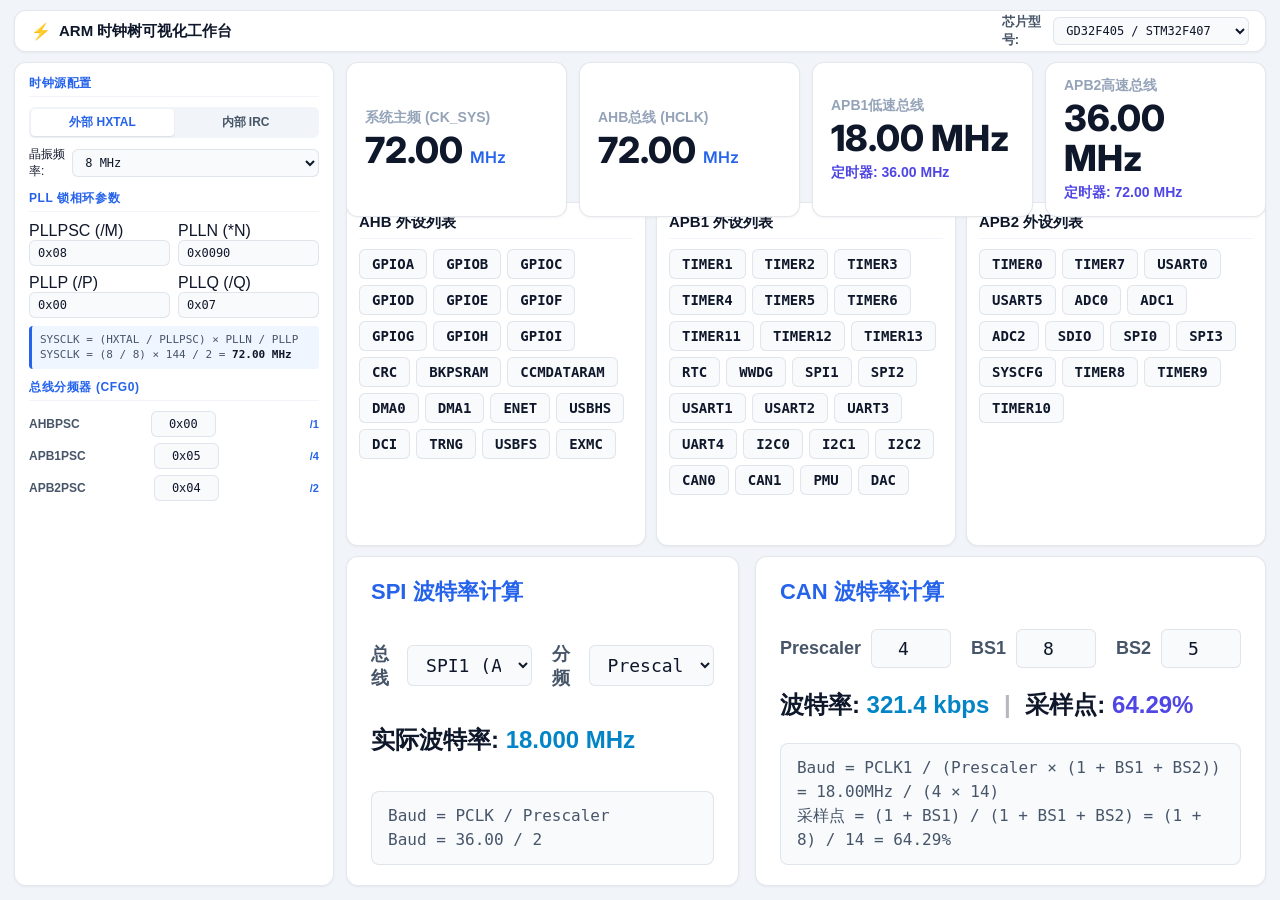
==== Arm时钟树/index.html @ c8affc69 "整合个人工具项目结构" ====
<!DOCTYPE html>
<html lang="zh-CN">
<head>
    <meta charset="UTF-8">
    <meta name="viewport" content="width=device-width, initial-scale=1.0">
    <title>ARM 时钟树精准配置台</title>
    <link href="https://fonts.googleapis.com/css2?family=Inter:wght@400;500;600;700&display=swap" rel="stylesheet">
    <link href="https://fonts.googleapis.com/css2?family=Noto+Sans+SC:wght@400;500;700&display=swap" rel="stylesheet">
    <link rel="stylesheet" href="style.css">
</head>
<body>
    <div class="app-layout">
        <!-- 顶栏 -->
        <header class="top-bar">
            <div class="brand">
                <div class="logo-icon">⚡</div>
                <h1>ARM 时钟树可视化工作台</h1>
            </div>
            <div class="top-mcu-select">
                <label for="mcu-select">芯片型号:</label>
                <select id="mcu-select" class="compact-input">
                    <option value="GD32F405" selected>GD32F405 / STM32F407</option>
                    <option value="STM32F103">STM32F103 系列</option>
                </select>
            </div>
        </header>

        <!-- 主界面双列视口 -->
        <main class="main-viewport">
            <!-- 左侧控制面板 -->
            <aside class="sidebar-panel">
                <div class="section-title">时钟源配置</div>
                <div class="control-block">
                    <div class="radio-toggle">
                        <input type="radio" id="src-hse" name="clock-src" value="HSE" checked>
                        <label for="src-hse">外部 HXTAL</label>
                        <input type="radio" id="src-hsi" name="clock-src" value="HSI">
                        <label for="src-hsi">内部 IRC</label>
                    </div>
                    <div class="input-row mt-compact" id="hse-input-wrapper">
                        <label for="hse-freq">晶振频率:</label>
                        <select id="hse-freq" class="compact-input">
                            <option value="8" selected>8 MHz</option>
                            <option value="16">16 MHz</option>
                        </select>
                    </div>
                </div>

                <div class="section-title">PLL 锁相环参数</div>
                <div class="control-block" id="pll-settings">
                    <div id="pll-dynamic-controls"></div>
                    <div class="formula-box" id="pll-formula-box"></div>
                </div>

                <div class="section-title">总线分频器 (CFG0)</div>
                <div class="control-block">
                    <div class="pre-grid">
                        <div class="pre-cell">
                            <label for="ahb-pre">AHBPSC</label>
                            <input type="text" id="ahb-pre" class="compact-input" value="0x00">
                            <span class="pre-tag" id="ahb-text">/1</span>
                        </div>
                        <div class="pre-cell">
                            <label for="apb1-pre">APB1PSC</label>
                            <input type="text" id="apb1-pre" class="compact-input" value="0x05">
                            <span class="pre-tag" id="apb1-text">/4</span>
                        </div>
                        <div class="pre-cell">
                            <label for="apb2-pre">APB2PSC</label>
                            <input type="text" id="apb2-pre" class="compact-input" value="0x04">
                            <span class="pre-tag" id="apb2-text">/2</span>
                        </div>
                    </div>
                </div>
            </aside>

            <!-- 右侧核心仪表与分析图表 -->
            <section class="workspace-panel">
                <!-- 顶部关键指标栏 -->
                <div class="metrics-bar">
                    <div class="metric-card sysclk-card">
                        <span class="m-label">系统主频 (CK_SYS)</span>
                        <div class="m-val"><span id="out-sysclk">168.00</span> <small>MHz</small></div>
                        <div class="limit-warning" id="warn-sysclk">⚠ 超限 (<span id="max-sysclk">168</span>M)</div>
                    </div>
                    <div class="metric-card hclk-card">
                        <span class="m-label">AHB总线 (HCLK)</span>
                        <div class="m-val"><span id="out-hclk">168.00</span> <small>MHz</small></div>
                        <div class="limit-warning" id="warn-hclk">⚠ 超限 (<span id="max-ahb">168</span>M)</div>
                    </div>
                    <div class="metric-card pclk1-card">
                        <span class="m-label">APB1低速总线</span>
                        <div class="m-val"><span id="badge-pclk1">42 MHz</span></div>
                        <div class="sub-val" id="badge-tim1">TIM: 84 MHz</div>
                        <div class="limit-warning" id="warn-apb1">⚠ 超限 (<span id="max-apb1">42</span>M)</div>
                    </div>
                    <div class="metric-card pclk2-card">
                        <span class="m-label">APB2高速总线</span>
                        <div class="m-val"><span id="badge-pclk2">84 MHz</span></div>
                        <div class="sub-val" id="badge-tim2">TIM: 168 MHz</div>
                        <div class="limit-warning" id="warn-apb2">⚠ 超限 (<span id="max-apb2">84</span>M)</div>
                    </div>
                </div>

                <!-- 中部总线挂载外设视图 (三列) -->
                <div class="bus-columns">
                    <div class="bus-col" id="domain-ahb">
                        <div class="col-header">AHB 外设列表</div>
                        <div class="peripheral-tags" id="list-ahb"></div>
                    </div>
                    <div class="bus-col" id="domain-apb1">
                        <div class="col-header">APB1 外设列表</div>
                        <div class="peripheral-tags" id="list-apb1"></div>
                    </div>
                    <div class="bus-col" id="domain-apb2">
                        <div class="col-header">APB2 外设列表</div>
                        <div class="peripheral-tags" id="list-apb2"></div>
                    </div>
                </div>

                <!-- 底部计算引擎视图 (两列) -->
                <div class="calc-row">
                    <div class="calc-box">
                        <div class="box-title">SPI 波特率计算</div>
                        <div class="inline-inputs">
                            <div class="in-group">
                                <label>总线</label>
                                <select id="spi-bus" class="compact-input">
                                    <option value="apb2">SPI1 (APB2)</option>
                                    <option value="apb1">SPI2/3 (APB1)</option>
                                </select>
                            </div>
                            <div class="in-group">
                                <label>分频</label>
                                <select id="spi-br" class="compact-input">
                                    <option value="2">Prescaler_2</option>
                                    <option value="4">Prescaler_4</option>
                                    <option value="8">Prescaler_8</option>
                                    <option value="16">Prescaler_16</option>
                                    <option value="32">Prescaler_32</option>
                                    <option value="64">Prescaler_64</option>
                                    <option value="128">Prescaler_128</option>
                                    <option value="256">Prescaler_256</option>
                                </select>
                            </div>
                        </div>
                        <div class="calc-out" id="spi-res"></div>
                        <div class="mini-formula" id="spi-form"></div>
                    </div>

                    <div class="calc-box">
                        <div class="box-title">CAN 波特率计算</div>
                        <div class="inline-inputs">
                            <div class="in-group">
                                <label>Prescaler</label>
                                <input type="number" id="can-brp" class="compact-input" value="4">
                            </div>
                            <div class="in-group">
                                <label>BS1</label>
                                <input type="number" id="can-bs1" class="compact-input" value="8" min="1" max="16">
                            </div>
                            <div class="in-group">
                                <label>BS2</label>
                                <input type="number" id="can-bs2" class="compact-input" value="5" min="1" max="8">
                            </div>
                        </div>
                        <div class="calc-out" id="can-res"></div>
                        <div class="mini-formula" id="can-form"></div>
                    </div>
                </div>
            </section>
        </main>
    </div>

    <!-- 隐藏原 app.js 需要的未用 Node，防止报错 -->
    <span id="badge-hclk" style="display:none;"></span>

    <script src="app.js"></script>
</body>
</html>
---- Arm时钟树/style.css ----
:root {
    --bg-base: #f1f5f9; 
    --panel-bg: #ffffff; 
    --panel-border: rgba(148, 163, 184, 0.25);
    
    --text-primary: #0f172a;
    --text-secondary: #475569;
    --text-muted: #94a3b8;
    
    --accent-blue: #2563eb;
    --accent-blue-dim: #eff6ff;
    --accent-cyan: #0284c7;
    
    --accent-indigo: #4f46e5;
    --accent-indigo-dim: #eef2ff;
    
    --accent-purple: #9333ea;
    --accent-purple-dim: #faf5ff;
    
    --danger: #dc2626;
    --danger-dim: #fef2f2;
    
    --radius-main: 12px;
    --radius-inner: 8px;
    --shadow-sm: 0 1px 3px rgba(0,0,0,0.05);
}

* {
    box-sizing: border-box;
    margin: 0;
    padding: 0;
}

html, body {
    width: 100%;
    height: 100vh;
    overflow: hidden;
    font-family: -apple-system, BlinkMacSystemFont, "Segoe UI", Roboto, "Helvetica Neue", Arial, sans-serif;
    background-color: var(--bg-base);
    color: var(--text-primary);
    -webkit-font-smoothing: antialiased;
}

.app-layout {
    display: flex;
    flex-direction: column;
    height: 100vh;
    padding: 10px 14px 14px 14px;
    gap: 10px;
}

/* 顶栏 */
.top-bar {
    height: 42px;
    background: var(--panel-bg);
    border: 1px solid var(--panel-border);
    border-radius: var(--radius-main);
    display: flex;
    align-items: center;
    justify-content: space-between;
    padding: 0 16px;
    box-shadow: var(--shadow-sm);
    flex-shrink: 0;
}

.brand {
    display: flex;
    align-items: center;
    gap: 8px;
}

.logo-icon {
    font-size: 16px;
    color: var(--accent-blue);
}

.top-bar h1 {
    font-size: 15px;
    font-weight: 700;
    color: var(--text-primary);
}

.top-mcu-select {
    display: flex;
    align-items: center;
    gap: 8px;
    font-size: 13px;
    color: var(--text-secondary);
    font-weight: 600;
}

/* 主双列视口 */
.main-viewport {
    display: flex;
    flex: 1;
    gap: 12px;
    min-height: 0; /* 关键：防止 Flex 子级溢出 */
}

/* 左侧 Sidebar */
.sidebar-panel {
    width: 320px;
    background: var(--panel-bg);
    border: 1px solid var(--panel-border);
    border-radius: var(--radius-main);
    padding: 12px 14px;
    display: flex;
    flex-direction: column;
    gap: 10px;
    box-shadow: var(--shadow-sm);
    flex-shrink: 0;
    overflow-y: auto;
}

.section-title {
    font-size: 12px;
    font-weight: 700;
    color: var(--accent-blue);
    text-transform: uppercase;
    letter-spacing: 0.05em;
    border-bottom: 1px solid var(--bg-base);
    padding-bottom: 4px;
}

.control-block {
    display: flex;
    flex-direction: column;
    gap: 8px;
}

.radio-toggle {
    display: flex;
    background: var(--bg-base);
    padding: 2px;
    border-radius: 6px;
}

.radio-toggle input[type="radio"] { display: none; }

.radio-toggle label {
    flex: 1;
    text-align: center;
    padding: 5px;
    font-size: 12px;
    cursor: pointer;
    border-radius: 4px;
    color: var(--text-secondary);
    font-weight: 600;
    transition: all 0.15s;
}

.radio-toggle input[type="radio"]:checked + label {
    background: #ffffff;
    color: var(--accent-blue);
    box-shadow: 0 1px 2px rgba(0,0,0,0.1);
}

.input-row {
    display: flex;
    align-items: center;
    justify-content: space-between;
    font-size: 12px;
}

.compact-input,
.input-wrapper input,
.input-wrapper select {
    width: 100%;
    min-width: 0;
    box-sizing: border-box;
    background: #f8fafc;
    border: 1px solid var(--panel-border);
    border-radius: 6px;
    padding: 5px 8px;
    font-size: 12px;
    font-family: 'Consolas', monospace;
    color: var(--text-primary);
    outline: none;
}

.compact-input:focus {
    border-color: var(--accent-blue);
    background: #ffffff;
}

.pll-grid {
    display: grid;
    grid-template-columns: 1fr 1fr;
    gap: 8px;
    width: 100%;
}

.pll-grid > div {
    min-width: 0;
}

.formula-box {
    background: var(--accent-blue-dim);
    border-left: 3px solid var(--accent-blue);
    padding: 6px 8px;
    font-family: 'Consolas', monospace;
    font-size: 11px;
    color: var(--text-secondary);
    line-height: 1.4;
    border-radius: 4px;
}

.pre-grid {
    display: flex;
    flex-direction: column;
    gap: 6px;
}

.pre-cell {
    display: flex;
    align-items: center;
    justify-content: space-between;
    font-size: 12px;
}

.pre-cell label {
    font-weight: 600;
    color: var(--text-secondary);
}

.pre-cell input {
    width: 65px;
    text-align: center;
}

.pre-tag {
    font-size: 11px;
    font-weight: 700;
    color: var(--accent-blue);
    width: 32px;
    text-align: right;
}

/* 右侧 Workspace */
.workspace-panel {
    flex: 1;
    display: flex;
    flex-direction: column;
    gap: 10px;
    min-width: 0;
    min-height: 0;
}

/* 顶部 Metrics 栏 */
.metrics-bar {
    display: grid;
    grid-template-columns: repeat(4, 1fr);
    gap: 12px;
    height: 130px;
    flex-shrink: 0;
}

.metric-card {
    background: var(--panel-bg);
    border: 1px solid var(--panel-border);
    border-radius: var(--radius-main);
    padding: 14px 18px;
    display: flex;
    flex-direction: column;
    justify-content: center;
    position: relative;
    box-shadow: var(--shadow-sm);
}

.m-label {
    font-size: 14px;
    color: var(--text-muted);
    font-weight: 600;
    margin-bottom: 4px;
}

.m-val {
    font-size: 36px;
    font-weight: 800;
    color: var(--text-primary);
    line-height: 1.1;
    font-family: 'Inter', sans-serif;
}

.m-val small {
    font-size: 16px;
    color: var(--accent-blue);
    font-weight: 600;
}

.sub-val {
    font-size: 14px;
    color: var(--accent-indigo);
    font-weight: 600;
    margin-top: 6px;
}

.limit-warning {
    display: none;
    position: absolute;
    right: 10px;
    top: 10px;
    background: var(--danger-dim);
    color: var(--danger);
    font-size: 10px;
    font-weight: 700;
    padding: 2px 6px;
    border-radius: 4px;
}

.limit-warning.show { display: block; }
.metric-card.error { border-color: var(--danger); }

/* 中部总线矩阵 */
.bus-columns {
    display: grid;
    grid-template-columns: repeat(3, 1fr);
    gap: 10px;
    flex: 1;
    min-height: 0;
}

.bus-col {
    background: var(--panel-bg);
    border: 1px solid var(--panel-border);
    border-radius: var(--radius-main);
    padding: 10px 12px;
    display: flex;
    flex-direction: column;
    box-shadow: var(--shadow-sm);
    min-height: 0;
}

.col-header {
    font-size: 15px;
    font-weight: 700;
    color: var(--text-primary);
    margin-bottom: 10px;
    padding-bottom: 6px;
    border-bottom: 1px solid var(--bg-base);
}

.peripheral-tags {
    display: flex;
    flex-wrap: wrap;
    gap: 6px;
    align-content: flex-start;
    overflow-y: auto;
    flex: 1;
    padding-right: 2px;
}

.peripheral-item {
    background: #f8fafc;
    border: 1px solid var(--panel-border);
    padding: 6px 12px;
    border-radius: 6px;
    font-size: 14px;
    color: var(--text-primary);
    font-family: 'Consolas', monospace;
    font-weight: 600;
}

/* 底部 Calculator 栏 (1.5倍特大加高版) */
.calc-row {
    display: grid;
    grid-template-columns: 1fr 1fr;
    gap: 16px;
    height: 330px;
    flex-shrink: 0;
}

.calc-box {
    background: var(--panel-bg);
    border: 1px solid var(--panel-border);
    border-radius: var(--radius-main);
    padding: 20px 24px;
    display: flex;
    flex-direction: column;
    justify-content: space-between;
    box-shadow: var(--shadow-sm);
}

.box-title {
    font-size: 22px;
    font-weight: 700;
    color: var(--accent-blue);
}

.inline-inputs {
    display: flex;
    gap: 20px;
}

.in-group {
    display: flex;
    align-items: center;
    gap: 10px;
    font-size: 18px;
    color: var(--text-secondary);
    font-weight: 600;
}

.in-group input { width: 80px; text-align: center; padding: 8px 12px; font-size: 18px; }
.in-group select { padding: 8px 14px; font-size: 18px; }

.calc-out {
    font-size: 24px;
    font-weight: 800;
    color: var(--text-primary);
}

.mini-formula {
    font-family: 'Consolas', monospace;
    font-size: 16px;
    color: var(--text-secondary);
    background: #f8fafc;
    padding: 12px 16px;
    border-radius: 8px;
    border: 1px solid var(--panel-border);
    line-height: 1.5;
}
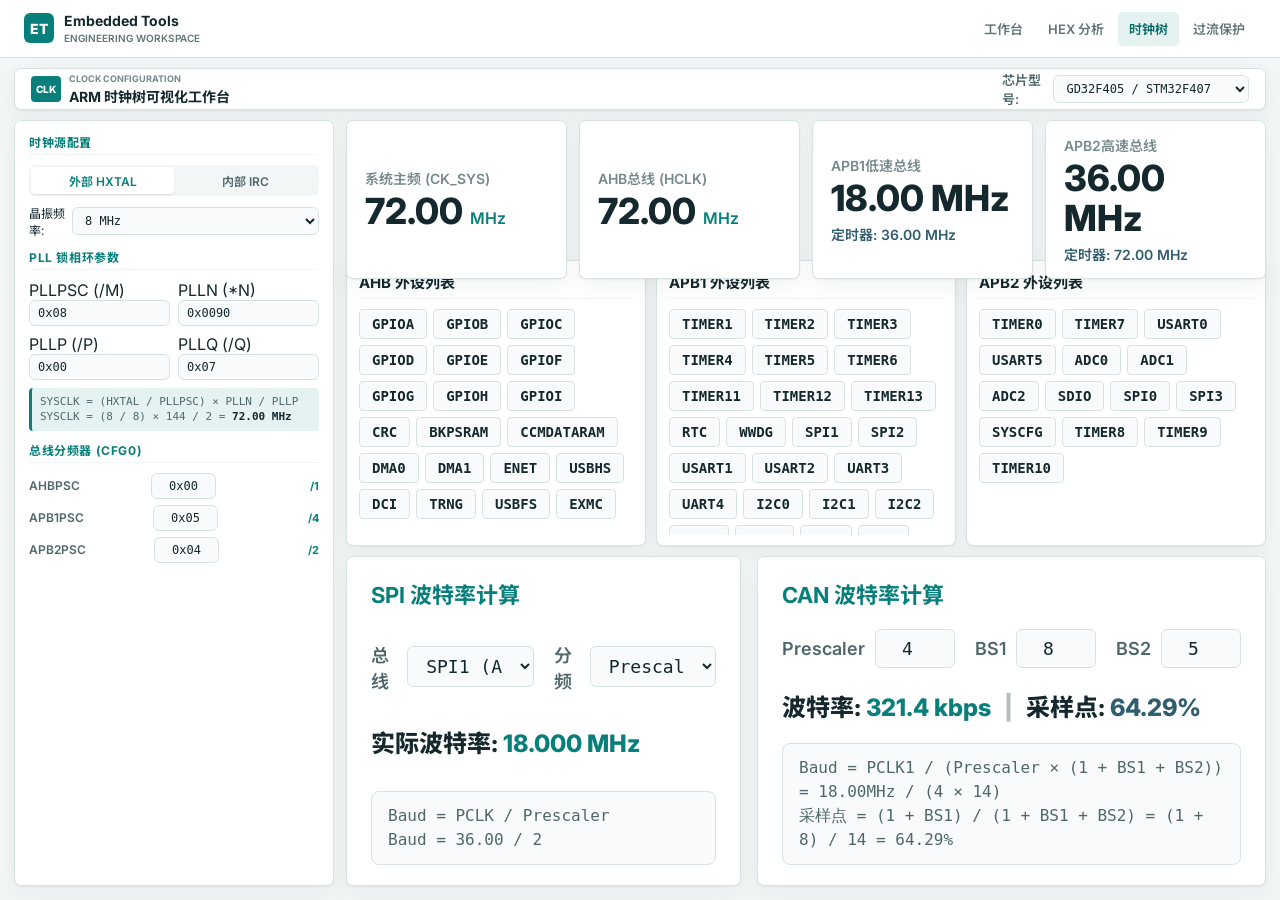
==== commit 266552ff: "统一嵌入式工具平台界面" ====
--- a/Arm时钟树/index.html
+++ b/Arm时钟树/index.html
@@ -6,15 +6,28 @@
     <title>ARM 时钟树精准配置台</title>
     <link href="https://fonts.googleapis.com/css2?family=Inter:wght@400;500;600;700&display=swap" rel="stylesheet">
     <link href="https://fonts.googleapis.com/css2?family=Noto+Sans+SC:wght@400;500;700&display=swap" rel="stylesheet">
+    <link rel="stylesheet" href="../platform.css">
     <link rel="stylesheet" href="style.css">
 </head>
 <body>
+    <header class="platform-bar">
+        <a class="platform-brand" href="../index.html" aria-label="Embedded Tools 首页">
+            <span class="platform-brand-mark">ET</span>
+            <span class="platform-brand-copy"><strong>Embedded Tools</strong><span>Engineering workspace</span></span>
+        </a>
+        <nav class="platform-nav" aria-label="平台导航">
+            <a href="../index.html">工作台</a>
+            <a href="../hex文件分析工具/index.html">HEX 分析</a>
+            <a class="active" href="index.html">时钟树</a>
+            <a href="../过流保护计算/index.html">过流保护</a>
+        </nav>
+    </header>
     <div class="app-layout">
         <!-- 顶栏 -->
         <header class="top-bar">
             <div class="brand">
-                <div class="logo-icon">⚡</div>
-                <h1>ARM 时钟树可视化工作台</h1>
+                <div class="logo-icon" aria-hidden="true">CLK</div>
+                <div><span class="context-label">CLOCK CONFIGURATION</span><h1>ARM 时钟树可视化工作台</h1></div>
             </div>
             <div class="top-mcu-select">
                 <label for="mcu-select">芯片型号:</label>
--- a/platform.css
+++ b/platform.css
@@ -0,0 +1,116 @@
+:root {
+    --platform-bg: #f3f6f7;
+    --platform-surface: #ffffff;
+    --platform-surface-subtle: #f8faf9;
+    --platform-border: #d9e2e3;
+    --platform-border-strong: #bdccce;
+    --platform-text: #14282d;
+    --platform-muted: #607579;
+    --platform-brand: #087f7b;
+    --platform-brand-strong: #066a67;
+    --platform-brand-soft: #e4f3f1;
+    --platform-navy: #18343a;
+    --platform-success: #287a50;
+    --platform-warning: #a85d08;
+    --platform-danger: #b83a35;
+    --platform-shadow: 0 1px 2px rgba(20, 40, 45, 0.05), 0 8px 24px rgba(20, 40, 45, 0.05);
+    --platform-radius: 7px;
+    --platform-font: Inter, "Noto Sans SC", "Microsoft YaHei", "Segoe UI", sans-serif;
+}
+
+* { letter-spacing: 0; }
+
+body {
+    color: var(--platform-text);
+    background: var(--platform-bg);
+    font-family: var(--platform-font);
+}
+
+button, input, select { font-family: inherit; }
+
+.platform-bar {
+    min-height: 58px;
+    display: flex;
+    align-items: center;
+    justify-content: space-between;
+    gap: 24px;
+    padding: 0 24px;
+    background: var(--platform-surface);
+    border-bottom: 1px solid var(--platform-border);
+    color: var(--platform-text);
+    flex: none;
+}
+
+.platform-brand {
+    display: inline-flex;
+    align-items: center;
+    gap: 10px;
+    min-width: max-content;
+    color: var(--platform-text);
+    text-decoration: none;
+}
+
+.platform-brand-mark {
+    display: grid;
+    place-items: center;
+    width: 30px;
+    height: 30px;
+    border-radius: 6px;
+    color: #fff;
+    background: var(--platform-brand);
+    font-weight: 800;
+    font-size: 14px;
+}
+
+.platform-brand-copy { display: flex; flex-direction: column; line-height: 1.1; }
+.platform-brand-copy strong { font-size: 14px; }
+.platform-brand-copy span { margin-top: 4px; color: var(--platform-muted); font-size: 10px; font-weight: 600; text-transform: uppercase; }
+
+.platform-nav {
+    display: flex;
+    align-items: center;
+    gap: 3px;
+    min-width: 0;
+}
+
+.platform-nav a {
+    min-height: 34px;
+    display: inline-flex;
+    align-items: center;
+    padding: 0 11px;
+    border-radius: 5px;
+    color: var(--platform-muted);
+    text-decoration: none;
+    white-space: nowrap;
+    font-size: 13px;
+    font-weight: 600;
+}
+
+.platform-nav a:hover { color: var(--platform-text); background: var(--platform-surface-subtle); }
+.platform-nav a.active { color: var(--platform-brand-strong); background: var(--platform-brand-soft); }
+.platform-nav a:focus-visible, .platform-brand:focus-visible { outline: 2px solid var(--platform-brand); outline-offset: 2px; }
+
+.platform-page-heading {
+    display: flex;
+    align-items: flex-end;
+    justify-content: space-between;
+    gap: 24px;
+}
+
+.platform-eyebrow {
+    margin: 0 0 7px;
+    color: var(--platform-brand);
+    font-size: 12px;
+    font-weight: 700;
+    text-transform: uppercase;
+}
+
+.platform-page-heading h1 { margin: 0; color: var(--platform-text); font-size: 27px; line-height: 1.2; }
+.platform-page-heading p:last-child { margin: 0; color: var(--platform-muted); font-size: 13px; }
+
+@media (max-width: 760px) {
+    .platform-bar { align-items: flex-start; flex-direction: column; gap: 10px; padding: 12px 16px; }
+    .platform-nav { width: 100%; overflow-x: auto; padding-bottom: 2px; }
+    .platform-nav a { padding: 0 9px; }
+    .platform-page-heading { align-items: flex-start; flex-direction: column; gap: 8px; }
+}
--- a/Arm时钟树/style.css
+++ b/Arm时钟树/style.css
@@ -1,28 +1,28 @@
 :root {
-    --bg-base: #f1f5f9; 
+    --bg-base: #f3f6f7;
     --panel-bg: #ffffff; 
-    --panel-border: rgba(148, 163, 184, 0.25);
-    
-    --text-primary: #0f172a;
-    --text-secondary: #475569;
-    --text-muted: #94a3b8;
-    
-    --accent-blue: #2563eb;
-    --accent-blue-dim: #eff6ff;
-    --accent-cyan: #0284c7;
-    
-    --accent-indigo: #4f46e5;
-    --accent-indigo-dim: #eef2ff;
-    
-    --accent-purple: #9333ea;
-    --accent-purple-dim: #faf5ff;
+    --panel-border: #d9e2e3;
+    
+    --text-primary: #14282d;
+    --text-secondary: #4f676b;
+    --text-muted: #76898c;
+    
+    --accent-blue: #087f7b;
+    --accent-blue-dim: #e4f3f1;
+    --accent-cyan: #087f7b;
+    
+    --accent-indigo: #315d70;
+    --accent-indigo-dim: #e7f0f3;
+    
+    --accent-purple: #8a5b24;
+    --accent-purple-dim: #f8eee5;
     
     --danger: #dc2626;
     --danger-dim: #fef2f2;
     
-    --radius-main: 12px;
-    --radius-inner: 8px;
-    --shadow-sm: 0 1px 3px rgba(0,0,0,0.05);
+    --radius-main: 7px;
+    --radius-inner: 5px;
+    --shadow-sm: var(--platform-shadow);
 }
 
 * {
@@ -35,7 +35,7 @@
     width: 100%;
     height: 100vh;
     overflow: hidden;
-    font-family: -apple-system, BlinkMacSystemFont, "Segoe UI", Roboto, "Helvetica Neue", Arial, sans-serif;
+    font-family: var(--platform-font);
     background-color: var(--bg-base);
     color: var(--text-primary);
     -webkit-font-smoothing: antialiased;
@@ -44,7 +44,7 @@
 .app-layout {
     display: flex;
     flex-direction: column;
-    height: 100vh;
+    height: calc(100vh - 58px);
     padding: 10px 14px 14px 14px;
     gap: 10px;
 }
@@ -70,12 +70,21 @@
 }
 
 .logo-icon {
-    font-size: 16px;
-    color: var(--accent-blue);
-}
+    min-width: 30px;
+    height: 26px;
+    display: grid;
+    place-items: center;
+    border-radius: 4px;
+    font-size: 10px;
+    font-weight: 800;
+    color: #fff;
+    background: var(--accent-blue);
+}
+
+.context-label { display: block; margin-bottom: 2px; color: var(--text-muted); font-size: 9px; font-weight: 700; }
 
 .top-bar h1 {
-    font-size: 15px;
+    font-size: 14px;
     font-weight: 700;
     color: var(--text-primary);
 }
@@ -88,6 +97,25 @@
     color: var(--text-secondary);
     font-weight: 600;
 }
+
+.home-link {
+    display: inline-flex;
+    align-items: center;
+    gap: 5px;
+    min-height: 28px;
+    padding: 0 8px;
+    border: 1px solid var(--panel-border);
+    border-radius: 6px;
+    color: var(--text-secondary);
+    background: #f8fafc;
+    text-decoration: none;
+    font-size: 12px;
+    font-weight: 700;
+    white-space: nowrap;
+}
+
+.home-link:hover { border-color: var(--accent-blue); color: var(--accent-blue); background: var(--accent-blue-dim); }
+.home-link:focus-visible { outline: 2px solid var(--accent-blue); outline-offset: 2px; }
 
 /* 主双列视口 */
 .main-viewport {
@@ -354,7 +382,7 @@
     background: #f8fafc;
     border: 1px solid var(--panel-border);
     padding: 6px 12px;
-    border-radius: 6px;
+    border-radius: 4px;
     font-size: 14px;
     color: var(--text-primary);
     font-family: 'Consolas', monospace;
@@ -420,3 +448,50 @@
     border: 1px solid var(--panel-border);
     line-height: 1.5;
 }
+
+@media (max-width: 1100px) {
+    html, body { height: auto; min-height: 100%; overflow: auto; }
+    .app-layout { height: auto; min-height: calc(100vh - 58px); }
+    .main-viewport { flex-direction: column; }
+    .sidebar-panel { width: 100%; max-height: none; }
+    .metrics-bar { grid-template-columns: repeat(2, 1fr); height: auto; }
+    .metric-card { min-height: 106px; }
+    .bus-columns { min-height: 260px; }
+}
+
+@media (max-width: 680px) {
+    .app-layout { padding: 8px; gap: 8px; }
+    .top-bar { height: auto; min-height: 48px; padding: 8px 10px; align-items: flex-start; gap: 8px; }
+    .brand { min-width: 0; }
+    .top-bar h1 { line-height: 1.35; }
+    .top-mcu-select { flex-wrap: wrap; justify-content: flex-end; gap: 6px; }
+    .top-mcu-select label { display: none; }
+    .top-mcu-select { min-width: 0; flex: 1; }
+    .top-mcu-select .compact-input { width: min(156px, 100%); }
+    .sidebar-panel { padding: 12px; }
+    .metrics-bar { grid-template-columns: 1fr 1fr; gap: 8px; }
+    .metric-card { min-width: 0; overflow: hidden; }
+    .metric-card { min-height: 88px; padding: 12px; }
+    .m-label, .sub-val { font-size: 12px; }
+    .m-val { font-size: 24px; white-space: nowrap; }
+    .m-val small { font-size: 13px; }
+    .bus-columns, .calc-row { grid-template-columns: 1fr; height: auto; }
+    .bus-columns { min-height: 0; }
+    .bus-col { min-height: 180px; }
+    .calc-row { gap: 10px; }
+    .calc-box { min-height: 250px; padding: 16px; gap: 16px; }
+    .box-title { font-size: 18px; }
+    .inline-inputs { flex-wrap: wrap; gap: 10px; }
+    .in-group { font-size: 14px; }
+    .in-group input { width: 70px; padding: 6px 8px; font-size: 14px; }
+    .in-group select { padding: 6px 8px; font-size: 14px; }
+    .mini-formula { font-size: 13px; padding: 10px; }
+}
+
+@media (max-width: 430px) {
+    .top-bar { flex-wrap: wrap; }
+    .top-mcu-select { flex-basis: 100%; justify-content: stretch; }
+    .top-mcu-select .compact-input { width: 100%; }
+    .metrics-bar { grid-template-columns: 1fr; }
+    .metric-card { min-height: 78px; }
+}
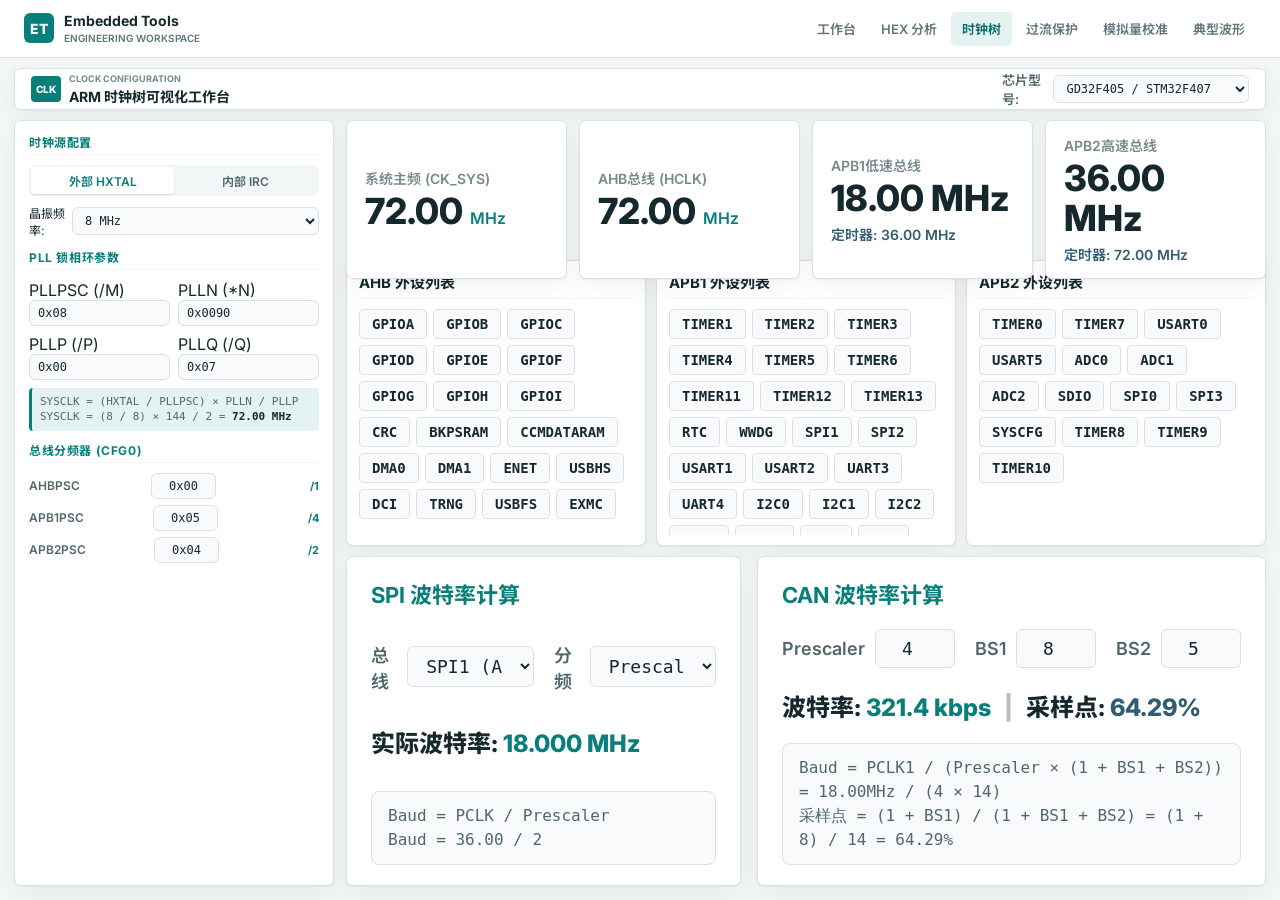
==== commit 15a888c5: "新增模拟量校准计算工具，更新导航链接并调整首页工具卡片布局" ====
--- a/Arm时钟树/index.html
+++ b/Arm时钟树/index.html
@@ -20,6 +20,8 @@
             <a href="../hex文件分析工具/index.html">HEX 分析</a>
             <a class="active" href="index.html">时钟树</a>
             <a href="../过流保护计算/index.html">过流保护</a>
+            <a href="../模拟量校准计算/index.html">模拟量校准</a>
+            <a href="../典型波形展示/index.html">典型波形</a>
         </nav>
     </header>
     <div class="app-layout">
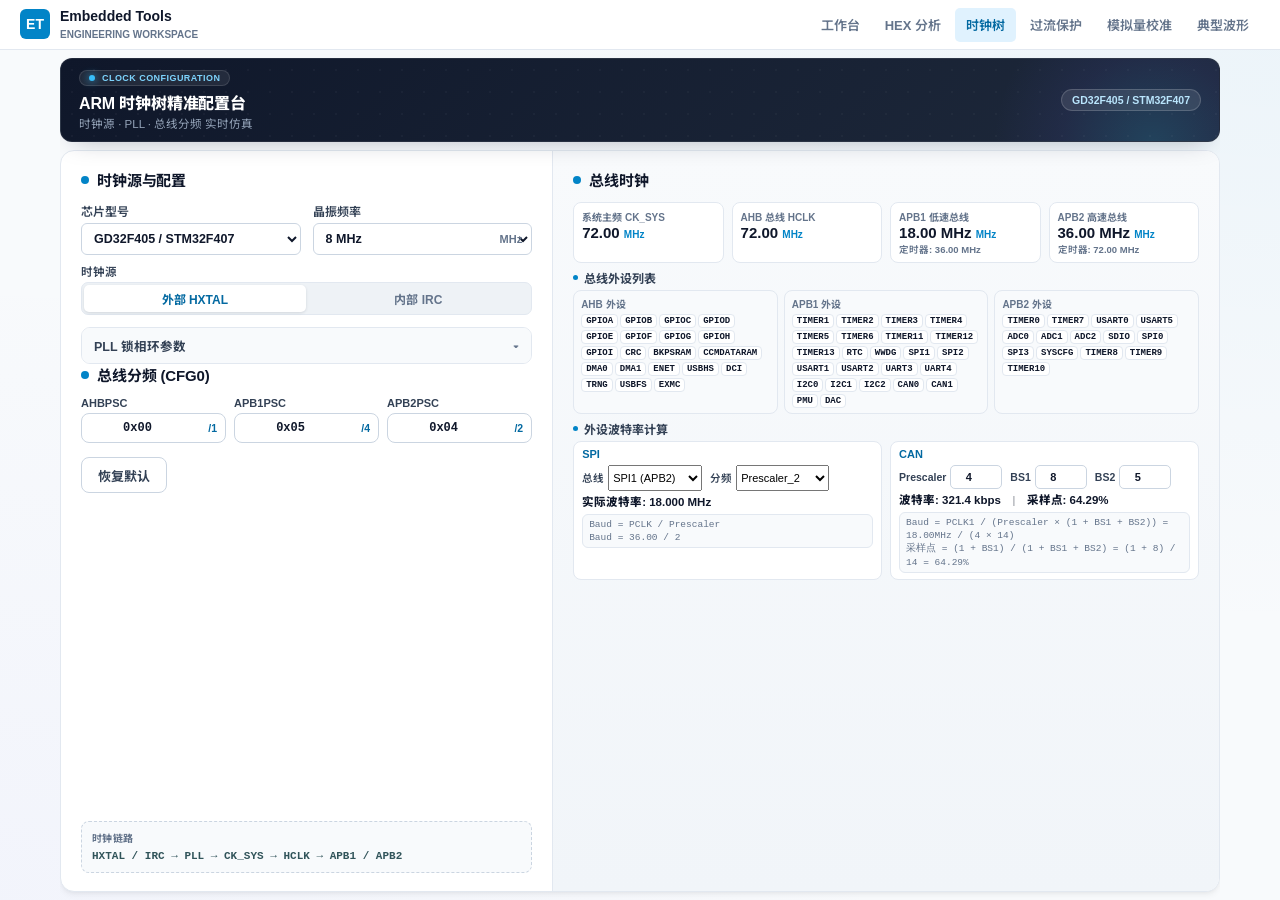
==== commit 6bccc02d: "优化" ====
--- a/Arm时钟树/index.html
+++ b/Arm时钟树/index.html
@@ -1,195 +1,225 @@
 <!DOCTYPE html>
 <html lang="zh-CN">
 <head>
-    <meta charset="UTF-8">
-    <meta name="viewport" content="width=device-width, initial-scale=1.0">
-    <title>ARM 时钟树精准配置台</title>
-    <link href="https://fonts.googleapis.com/css2?family=Inter:wght@400;500;600;700&display=swap" rel="stylesheet">
-    <link href="https://fonts.googleapis.com/css2?family=Noto+Sans+SC:wght@400;500;700&display=swap" rel="stylesheet">
-    <link rel="stylesheet" href="../platform.css">
-    <link rel="stylesheet" href="style.css">
+  <meta charset="UTF-8">
+  <meta name="viewport" content="width=device-width, initial-scale=1.0">
+  <title>时钟树配置 - Embedded Tools</title>
+  <link href="https://fonts.googleapis.com/css2?family=Inter:wght@400;500;600;700&family=Noto+Sans+SC:wght@400;500;600;700&display=swap" rel="stylesheet">
+  <link rel="stylesheet" href="../platform.css">
+  <link rel="stylesheet" href="../tool.css">
+  <link rel="stylesheet" href="style.css">
 </head>
 <body>
-    <header class="platform-bar">
-        <a class="platform-brand" href="../index.html" aria-label="Embedded Tools 首页">
-            <span class="platform-brand-mark">ET</span>
-            <span class="platform-brand-copy"><strong>Embedded Tools</strong><span>Engineering workspace</span></span>
-        </a>
-        <nav class="platform-nav" aria-label="平台导航">
-            <a href="../index.html">工作台</a>
-            <a href="../hex文件分析工具/index.html">HEX 分析</a>
-            <a class="active" href="index.html">时钟树</a>
-            <a href="../过流保护计算/index.html">过流保护</a>
-            <a href="../模拟量校准计算/index.html">模拟量校准</a>
-            <a href="../典型波形展示/index.html">典型波形</a>
-        </nav>
-    </header>
-    <div class="app-layout">
-        <!-- 顶栏 -->
-        <header class="top-bar">
-            <div class="brand">
-                <div class="logo-icon" aria-hidden="true">CLK</div>
-                <div><span class="context-label">CLOCK CONFIGURATION</span><h1>ARM 时钟树可视化工作台</h1></div>
-            </div>
-            <div class="top-mcu-select">
-                <label for="mcu-select">芯片型号:</label>
-                <select id="mcu-select" class="compact-input">
-                    <option value="GD32F405" selected>GD32F405 / STM32F407</option>
-                    <option value="STM32F103">STM32F103 系列</option>
-                </select>
-            </div>
-        </header>
-
-        <!-- 主界面双列视口 -->
-        <main class="main-viewport">
-            <!-- 左侧控制面板 -->
-            <aside class="sidebar-panel">
-                <div class="section-title">时钟源配置</div>
-                <div class="control-block">
-                    <div class="radio-toggle">
-                        <input type="radio" id="src-hse" name="clock-src" value="HSE" checked>
-                        <label for="src-hse">外部 HXTAL</label>
-                        <input type="radio" id="src-hsi" name="clock-src" value="HSI">
-                        <label for="src-hsi">内部 IRC</label>
-                    </div>
-                    <div class="input-row mt-compact" id="hse-input-wrapper">
-                        <label for="hse-freq">晶振频率:</label>
-                        <select id="hse-freq" class="compact-input">
-                            <option value="8" selected>8 MHz</option>
-                            <option value="16">16 MHz</option>
-                        </select>
-                    </div>
-                </div>
-
-                <div class="section-title">PLL 锁相环参数</div>
-                <div class="control-block" id="pll-settings">
-                    <div id="pll-dynamic-controls"></div>
-                    <div class="formula-box" id="pll-formula-box"></div>
-                </div>
-
-                <div class="section-title">总线分频器 (CFG0)</div>
-                <div class="control-block">
-                    <div class="pre-grid">
-                        <div class="pre-cell">
-                            <label for="ahb-pre">AHBPSC</label>
-                            <input type="text" id="ahb-pre" class="compact-input" value="0x00">
-                            <span class="pre-tag" id="ahb-text">/1</span>
-                        </div>
-                        <div class="pre-cell">
-                            <label for="apb1-pre">APB1PSC</label>
-                            <input type="text" id="apb1-pre" class="compact-input" value="0x05">
-                            <span class="pre-tag" id="apb1-text">/4</span>
-                        </div>
-                        <div class="pre-cell">
-                            <label for="apb2-pre">APB2PSC</label>
-                            <input type="text" id="apb2-pre" class="compact-input" value="0x04">
-                            <span class="pre-tag" id="apb2-text">/2</span>
-                        </div>
-                    </div>
-                </div>
-            </aside>
-
-            <!-- 右侧核心仪表与分析图表 -->
-            <section class="workspace-panel">
-                <!-- 顶部关键指标栏 -->
-                <div class="metrics-bar">
-                    <div class="metric-card sysclk-card">
-                        <span class="m-label">系统主频 (CK_SYS)</span>
-                        <div class="m-val"><span id="out-sysclk">168.00</span> <small>MHz</small></div>
-                        <div class="limit-warning" id="warn-sysclk">⚠ 超限 (<span id="max-sysclk">168</span>M)</div>
-                    </div>
-                    <div class="metric-card hclk-card">
-                        <span class="m-label">AHB总线 (HCLK)</span>
-                        <div class="m-val"><span id="out-hclk">168.00</span> <small>MHz</small></div>
-                        <div class="limit-warning" id="warn-hclk">⚠ 超限 (<span id="max-ahb">168</span>M)</div>
-                    </div>
-                    <div class="metric-card pclk1-card">
-                        <span class="m-label">APB1低速总线</span>
-                        <div class="m-val"><span id="badge-pclk1">42 MHz</span></div>
-                        <div class="sub-val" id="badge-tim1">TIM: 84 MHz</div>
-                        <div class="limit-warning" id="warn-apb1">⚠ 超限 (<span id="max-apb1">42</span>M)</div>
-                    </div>
-                    <div class="metric-card pclk2-card">
-                        <span class="m-label">APB2高速总线</span>
-                        <div class="m-val"><span id="badge-pclk2">84 MHz</span></div>
-                        <div class="sub-val" id="badge-tim2">TIM: 168 MHz</div>
-                        <div class="limit-warning" id="warn-apb2">⚠ 超限 (<span id="max-apb2">84</span>M)</div>
-                    </div>
-                </div>
-
-                <!-- 中部总线挂载外设视图 (三列) -->
-                <div class="bus-columns">
-                    <div class="bus-col" id="domain-ahb">
-                        <div class="col-header">AHB 外设列表</div>
-                        <div class="peripheral-tags" id="list-ahb"></div>
-                    </div>
-                    <div class="bus-col" id="domain-apb1">
-                        <div class="col-header">APB1 外设列表</div>
-                        <div class="peripheral-tags" id="list-apb1"></div>
-                    </div>
-                    <div class="bus-col" id="domain-apb2">
-                        <div class="col-header">APB2 外设列表</div>
-                        <div class="peripheral-tags" id="list-apb2"></div>
-                    </div>
-                </div>
-
-                <!-- 底部计算引擎视图 (两列) -->
-                <div class="calc-row">
-                    <div class="calc-box">
-                        <div class="box-title">SPI 波特率计算</div>
-                        <div class="inline-inputs">
-                            <div class="in-group">
-                                <label>总线</label>
-                                <select id="spi-bus" class="compact-input">
-                                    <option value="apb2">SPI1 (APB2)</option>
-                                    <option value="apb1">SPI2/3 (APB1)</option>
-                                </select>
-                            </div>
-                            <div class="in-group">
-                                <label>分频</label>
-                                <select id="spi-br" class="compact-input">
-                                    <option value="2">Prescaler_2</option>
-                                    <option value="4">Prescaler_4</option>
-                                    <option value="8">Prescaler_8</option>
-                                    <option value="16">Prescaler_16</option>
-                                    <option value="32">Prescaler_32</option>
-                                    <option value="64">Prescaler_64</option>
-                                    <option value="128">Prescaler_128</option>
-                                    <option value="256">Prescaler_256</option>
-                                </select>
-                            </div>
-                        </div>
-                        <div class="calc-out" id="spi-res"></div>
-                        <div class="mini-formula" id="spi-form"></div>
-                    </div>
-
-                    <div class="calc-box">
-                        <div class="box-title">CAN 波特率计算</div>
-                        <div class="inline-inputs">
-                            <div class="in-group">
-                                <label>Prescaler</label>
-                                <input type="number" id="can-brp" class="compact-input" value="4">
-                            </div>
-                            <div class="in-group">
-                                <label>BS1</label>
-                                <input type="number" id="can-bs1" class="compact-input" value="8" min="1" max="16">
-                            </div>
-                            <div class="in-group">
-                                <label>BS2</label>
-                                <input type="number" id="can-bs2" class="compact-input" value="5" min="1" max="8">
-                            </div>
-                        </div>
-                        <div class="calc-out" id="can-res"></div>
-                        <div class="mini-formula" id="can-form"></div>
-                    </div>
-                </div>
-            </section>
-        </main>
-    </div>
-
-    <!-- 隐藏原 app.js 需要的未用 Node，防止报错 -->
-    <span id="badge-hclk" style="display:none;"></span>
-
-    <script src="app.js"></script>
+  <header class="platform-bar">
+    <a class="platform-brand" href="../index.html" aria-label="Embedded Tools 首页">
+      <span class="platform-brand-mark">ET</span>
+      <span class="platform-brand-copy"><strong>Embedded Tools</strong><span>Engineering workspace</span></span>
+    </a>
+    <nav class="platform-nav" aria-label="平台导航">
+      <a href="../index.html">工作台</a>
+      <a href="../hex文件分析工具/index.html">HEX 分析</a>
+      <a class="active" href="index.html">时钟树</a>
+      <a href="../过流保护计算/index.html">过流保护</a>
+      <a href="../模拟量校准计算/index.html">模拟量校准</a>
+      <a href="../典型波形展示/index.html">典型波形</a>
+    </nav>
+  </header>
+
+  <main class="tool-main clock-tool-main">
+    <section class="hero">
+      <div class="hero-main">
+        <span class="hero-eyebrow"><span class="dot"></span>CLOCK CONFIGURATION</span>
+        <h1>ARM 时钟树精准配置台</h1>
+        <p>时钟源 · PLL · 总线分频 实时仿真</p>
+      </div>
+      <span class="hero-badge" id="mcuBadge">GD32F405 / STM32F407</span>
+    </section>
+
+    <section class="tool clock-tool" aria-label="ARM 时钟树配置器">
+      <div class="panel input-panel clock-input-panel">
+        <h2>时钟源与配置</h2>
+
+        <div class="field-grid">
+          <label>
+            芯片型号
+            <span class="input-wrap"><select id="mcu-select" class="field-select"><option value="GD32F405" selected>GD32F405 / STM32F407</option><option value="STM32F103">STM32F103 系列</option></select></span>
+          </label>
+          <label id="hse-input-wrapper">
+            晶振频率
+            <span class="input-wrap"><select id="hse-freq" class="field-select"><option value="8">8 MHz</option><option value="16">16 MHz</option></select><span class="unit">MHz</span></span>
+          </label>
+        </div>
+
+        <div class="clock-field-row">
+          <span class="field-caption">时钟源</span>
+          <div class="radio-toggle">
+            <input type="radio" id="src-hse" name="clock-src" value="HSE" checked>
+            <label for="src-hse">外部 HXTAL</label>
+            <input type="radio" id="src-hsi" name="clock-src" value="HSI">
+            <label for="src-hsi">内部 IRC</label>
+          </div>
+        </div>
+
+        <details>
+          <summary>PLL 锁相环参数</summary>
+          <div id="pll-settings">
+            <div id="pll-dynamic-controls"></div>
+            <div class="formula-box" id="pll-formula-box"></div>
+          </div>
+        </details>
+
+        <h2>总线分频 (CFG0)</h2>
+        <div class="prescaler-grid">
+          <label class="pre-cell">
+            <span class="pre-name">AHBPSC</span>
+            <span class="input-wrap pre-input-wrap"><input id="ahb-pre" type="text" class="hex-input" value="0x00"><span class="pre-tag" id="ahb-text">/1</span></span>
+          </label>
+          <label class="pre-cell">
+            <span class="pre-name">APB1PSC</span>
+            <span class="input-wrap pre-input-wrap"><input id="apb1-pre" type="text" class="hex-input" value="0x05"><span class="pre-tag" id="apb1-text">/4</span></span>
+          </label>
+          <label class="pre-cell">
+            <span class="pre-name">APB2PSC</span>
+            <span class="input-wrap pre-input-wrap"><input id="apb2-pre" type="text" class="hex-input" value="0x04"><span class="pre-tag" id="apb2-text">/2</span></span>
+          </label>
+        </div>
+
+        <div class="actions">
+          <button id="resetDefaults" type="button" class="secondary">恢复默认</button>
+        </div>
+
+        <div class="clock-note" aria-hidden="true">
+          <span class="note-label">时钟链路</span>
+          <span class="note-flow">HXTAL / IRC → PLL → CK_SYS → HCLK → APB1 / APB2</span>
+        </div>
+      </div>
+
+      <div class="panel result-panel clock-result-panel">
+        <h2>总线时钟</h2>
+
+        <div class="clock-metrics">
+          <div class="metric-card sysclk-card">
+            <span class="m-label">系统主频 CK_SYS</span>
+            <div class="m-val"><span id="out-sysclk">168.00</span> <small>MHz</small></div>
+            <div class="limit-warning" id="warn-sysclk">&#x26A0; 超限 (&lt;<span id="max-sysclk">168</span>M)</div>
+          </div>
+          <div class="metric-card hclk-card">
+            <span class="m-label">AHB 总线 HCLK</span>
+            <div class="m-val"><span id="out-hclk">168.00</span> <small>MHz</small></div>
+            <div class="limit-warning" id="warn-hclk">&#x26A0; 超限 (&lt;<span id="max-ahb">168</span>M)</div>
+          </div>
+          <div class="metric-card" id="domain-apb1">
+            <span class="m-label">APB1 低速总线</span>
+            <div class="m-val"><span id="badge-pclk1">42.00</span> <small>MHz</small></div>
+            <div class="sub-val" id="badge-tim1">定时器: 84.00 MHz</div>
+            <div class="limit-warning" id="warn-apb1">&#x26A0; 超限 (&lt;<span id="max-apb1">42</span>M)</div>
+          </div>
+          <div class="metric-card" id="domain-apb2">
+            <span class="m-label">APB2 高速总线</span>
+            <div class="m-val"><span id="badge-pclk2">84.00</span> <small>MHz</small></div>
+            <div class="sub-val" id="badge-tim2">定时器: 168.00 MHz</div>
+            <div class="limit-warning" id="warn-apb2">&#x26A0; 超限 (&lt;<span id="max-apb2">84</span>M)</div>
+          </div>
+        </div>
+
+        <div class="clock-section">
+          <div class="section-title">总线外设列表</div>
+          <div class="bus-columns">
+            <div class="bus-col">
+              <div class="col-header">AHB 外设</div>
+              <div class="peripheral-tags" id="list-ahb"></div>
+            </div>
+            <div class="bus-col">
+              <div class="col-header">APB1 外设</div>
+              <div class="peripheral-tags" id="list-apb1"></div>
+            </div>
+            <div class="bus-col">
+              <div class="col-header">APB2 外设</div>
+              <div class="peripheral-tags" id="list-apb2"></div>
+            </div>
+          </div>
+        </div>
+
+        <div class="clock-section">
+          <div class="section-title">外设波特率计算</div>
+          <div class="calc-row">
+            <div class="calc-box">
+              <div class="box-title">SPI</div>
+              <div class="inline-inputs">
+                <div class="in-group">
+                  <label>总线</label>
+                  <select id="spi-bus" class="field-select-sm"><option value="apb2">SPI1 (APB2)</option><option value="apb1">SPI2/3 (APB1)</option></select>
+                </div>
+                <div class="in-group">
+                  <label>分频</label>
+                  <select id="spi-br" class="field-select-sm"><option value="2">Prescaler_2</option><option value="4">Prescaler_4</option><option value="8">Prescaler_8</option><option value="16">Prescaler_16</option><option value="32">Prescaler_32</option><option value="64">Prescaler_64</option><option value="128">Prescaler_128</option><option value="256">Prescaler_256</option></select>
+                </div>
+              </div>
+              <div class="calc-out" id="spi-res">实际波特率: <span style="color:var(--platform-brand)">84.000 MHz</span></div>
+              <div class="mini-formula" id="spi-form">Baud = PCLK / Prescaler<br>Baud = 168.00 / 2</div>
+            </div>
+            <div class="calc-box">
+              <div class="box-title">CAN</div>
+              <div class="inline-inputs">
+                <div class="in-group">
+                  <label>Prescaler</label>
+                  <input type="number" id="can-brp" class="num-input" value="4" min="1">
+                </div>
+                <div class="in-group">
+                  <label>BS1</label>
+                  <input type="number" id="can-bs1" class="num-input" value="8" min="1" max="16">
+                </div>
+                <div class="in-group">
+                  <label>BS2</label>
+                  <input type="number" id="can-bs2" class="num-input" value="5" min="1" max="8">
+                </div>
+              </div>
+              <div class="calc-out" id="can-res">波特率: <span style="color:var(--platform-brand)">1000.0 kbps</span> <span style="margin:0 6px;opacity:.3">|</span> 采样点: <span style="color:var(--platform-brand-strong)">64.29%</span></div>
+              <div class="mini-formula" id="can-form">Baud = PCLK1 / (Prescaler × (1+BS1+BS2))<br>= 42.00MHz / (4 × 14)</div>
+            </div>
+          </div>
+        </div>
+      </div>
+    </section>
+  </main>
+
+  <span id="badge-hclk" style="display:none;"></span>
+
+  <script src="app.js"></script>
+
+  <script>
+  document.getElementById('mcu-select').addEventListener('change', function() {
+    document.getElementById('mcuBadge').textContent = this.options[this.selectedIndex].text;
+  });
+  document.getElementById('resetDefaults').addEventListener('click', function() {
+    var s = document.getElementById('mcu-select');
+    s.value = 'GD32F405'; s.dispatchEvent(new Event('change'));
+    document.getElementById('src-hse').checked = true;
+    document.getElementById('src-hse').dispatchEvent(new Event('change'));
+    document.getElementById('hse-freq').value = '8';
+    document.getElementById('hse-freq').dispatchEvent(new Event('change'));
+    var psc = document.getElementById('pll-psc'); if (psc) { psc.value = '0x08'; psc.dispatchEvent(new Event('input')); }
+    var pn = document.getElementById('pll-n'); if (pn) { pn.value = '0x0090'; pn.dispatchEvent(new Event('input')); }
+    var pp = document.getElementById('pll-p'); if (pp) { pp.value = '0x00'; pp.dispatchEvent(new Event('input')); }
+    var pq = document.getElementById('pll-q'); if (pq) { pq.value = '0x07'; pq.dispatchEvent(new Event('input')); }
+    var pm = document.getElementById('pll-mul'); if (pm) { pm.value = '9'; pm.dispatchEvent(new Event('input')); }
+    document.getElementById('ahb-pre').value = '0x00';
+    document.getElementById('ahb-pre').dispatchEvent(new Event('input'));
+    document.getElementById('apb1-pre').value = '0x05';
+    document.getElementById('apb1-pre').dispatchEvent(new Event('input'));
+    document.getElementById('apb2-pre').value = '0x04';
+    document.getElementById('apb2-pre').dispatchEvent(new Event('input'));
+    document.getElementById('spi-bus').value = 'apb2';
+    document.getElementById('spi-bus').dispatchEvent(new Event('change'));
+    document.getElementById('spi-br').value = '2';
+    document.getElementById('spi-br').dispatchEvent(new Event('change'));
+    document.getElementById('can-brp').value = '4';
+    document.getElementById('can-brp').dispatchEvent(new Event('input'));
+    document.getElementById('can-bs1').value = '8';
+    document.getElementById('can-bs1').dispatchEvent(new Event('input'));
+    document.getElementById('can-bs2').value = '5';
+    document.getElementById('can-bs2').dispatchEvent(new Event('input'));
+  });
+  </script>
 </body>
 </html>
--- a/platform.css
+++ b/platform.css
@@ -1,21 +1,23 @@
 :root {
-    --platform-bg: #f3f6f7;
+    --platform-bg: #f8fafc;
     --platform-surface: #ffffff;
-    --platform-surface-subtle: #f8faf9;
-    --platform-border: #d9e2e3;
-    --platform-border-strong: #bdccce;
-    --platform-text: #14282d;
-    --platform-muted: #607579;
-    --platform-brand: #087f7b;
-    --platform-brand-strong: #066a67;
-    --platform-brand-soft: #e4f3f1;
-    --platform-navy: #18343a;
-    --platform-success: #287a50;
-    --platform-warning: #a85d08;
-    --platform-danger: #b83a35;
-    --platform-shadow: 0 1px 2px rgba(20, 40, 45, 0.05), 0 8px 24px rgba(20, 40, 45, 0.05);
-    --platform-radius: 7px;
-    --platform-font: Inter, "Noto Sans SC", "Microsoft YaHei", "Segoe UI", sans-serif;
+    --platform-surface-subtle: #f1f5f9;
+    --platform-border: #e2e8f0;
+    --platform-border-strong: #cbd5e1;
+    --platform-text: #0f172a;
+    --platform-muted: #64748b;
+    --platform-brand: #0284c7;
+    --platform-brand-strong: #0369a1;
+    --platform-brand-soft: #e0f2fe;
+    --platform-navy: #0f172a;
+    --platform-success: #10b981;
+    --platform-warning: #f59e0b;
+    --platform-danger: #ef4444;
+    --platform-shadow-sm: 0 1px 2px 0 rgba(0, 0, 0, 0.05);
+    --platform-shadow: 0 4px 6px -1px rgba(0, 0, 0, 0.05), 0 2px 4px -2px rgba(0, 0, 0, 0.05);
+    --platform-shadow-md: 0 10px 15px -3px rgba(0, 0, 0, 0.07), 0 4px 6px -4px rgba(0, 0, 0, 0.05);
+    --platform-radius: 10px;
+    --platform-font: -apple-system, BlinkMacSystemFont, "Segoe UI", Roboto, "Helvetica Neue", Arial, "Noto Sans SC", "Microsoft YaHei", sans-serif;
 }
 
 * { letter-spacing: 0; }
@@ -29,12 +31,12 @@
 button, input, select { font-family: inherit; }
 
 .platform-bar {
-    min-height: 58px;
+    min-height: 50px;
     display: flex;
     align-items: center;
     justify-content: space-between;
     gap: 24px;
-    padding: 0 24px;
+    padding: 0 20px;
     background: var(--platform-surface);
     border-bottom: 1px solid var(--platform-border);
     color: var(--platform-text);
--- a/tool.css
+++ b/tool.css
@@ -0,0 +1,740 @@
+/* Embedded Tools - shared tool page design (compact, unified) */
+:root {
+  --tool-ink: #0f172a;
+  --tool-muted: #64748b;
+  --tool-label: #334155;
+  --tool-line: #e2e8f0;
+  --tool-input-border: #cbd5e1;
+  --tool-row-line: #eef2f6;
+  --tool-result-bg: linear-gradient(180deg, #f8fafc 0%, #f1f5f9 100%);
+  --tool-soft-bg: #f8fafc;
+  --tool-success: #16a34a;
+  --tool-success-soft: #f0fdf4;
+  --tool-warn: #b45309;
+  --tool-warn-soft: #fffbeb;
+  --tool-danger: #dc2626;
+  --tool-danger-soft: #fef2f2;
+  --tool-code-ink: #31545a;
+  --tool-note-ink: #6f593e;
+  --tool-note-bg: #faf3e8;
+}
+
+* { box-sizing: border-box; }
+
+body {
+  min-width: 320px;
+  min-height: 100vh;
+  margin: 0;
+  color: var(--tool-ink);
+  background-color: var(--platform-bg);
+  background-image:
+    radial-gradient(at 100% 0%, rgba(2, 132, 199, 0.05) 0px, transparent 50%),
+    radial-gradient(at 0% 100%, rgba(99, 102, 241, 0.04) 0px, transparent 50%);
+  background-attachment: fixed;
+  font-family: var(--platform-font);
+  -webkit-font-smoothing: antialiased;
+}
+
+.tool-main {
+  width: min(1160px, calc(100% - 40px));
+  min-height: calc(100vh - 50px);
+  display: flex;
+  flex-direction: column;
+  margin: 0 auto;
+  padding: 14px 0 14px;
+}
+
+/* ---- Compact hero ---- */
+.hero {
+  position: relative;
+  display: flex;
+  align-items: center;
+  justify-content: space-between;
+  gap: 20px;
+  overflow: hidden;
+  padding: 13px 20px;
+  border: 1px solid rgba(255, 255, 255, 0.08);
+  border-radius: 14px;
+  background: linear-gradient(135deg, #0f172a 0%, #1e293b 100%);
+  color: #fff;
+  box-shadow: 0 10px 26px -14px rgba(15, 23, 42, 0.35);
+  margin-bottom: 10px;
+}
+
+.hero::before {
+  content: "";
+  position: absolute;
+  top: -90%;
+  right: -8%;
+  width: 320px;
+  height: 320px;
+  border-radius: 50%;
+  background: radial-gradient(circle, rgba(56, 189, 248, 0.18) 0%, rgba(99, 102, 241, 0.08) 40%, transparent 70%);
+  pointer-events: none;
+}
+
+.hero::after {
+  content: "";
+  position: absolute;
+  inset: 0;
+  background-image: radial-gradient(rgba(255, 255, 255, 0.07) 1px, transparent 1px);
+  background-size: 22px 22px;
+  opacity: 0.45;
+  pointer-events: none;
+}
+
+.hero-main {
+  position: relative;
+  z-index: 1;
+  min-width: 0;
+}
+
+.hero-eyebrow {
+  display: inline-flex;
+  align-items: center;
+  gap: 7px;
+  padding: 3px 10px;
+  border-radius: 999px;
+  background: rgba(255, 255, 255, 0.08);
+  border: 1px solid rgba(255, 255, 255, 0.12);
+  color: #7dd3fc;
+  font-size: 10px;
+  font-weight: 700;
+  letter-spacing: 0.05em;
+  text-transform: uppercase;
+}
+
+.hero-eyebrow .dot {
+  width: 6px;
+  height: 6px;
+  border-radius: 50%;
+  background: #38bdf8;
+  box-shadow: 0 0 8px #38bdf8;
+}
+
+.hero h1 {
+  margin: 5px 0 3px;
+  font-size: 18px;
+  font-weight: 800;
+  letter-spacing: -0.01em;
+}
+
+.hero p {
+  margin: 0;
+  color: #94a3b8;
+  font-size: 12.5px;
+  line-height: 1.5;
+  white-space: nowrap;
+  overflow: hidden;
+  text-overflow: ellipsis;
+}
+
+.hero-badge {
+  position: relative;
+  z-index: 1;
+  flex: none;
+  display: inline-flex;
+  align-items: center;
+  gap: 6px;
+  padding: 5px 11px;
+  border-radius: 999px;
+  background: rgba(255, 255, 255, 0.1);
+  border: 1px solid rgba(255, 255, 255, 0.16);
+  color: #bae6fd;
+  font-size: 11.5px;
+  font-weight: 700;
+  backdrop-filter: blur(4px);
+}
+
+.hero-badge svg { flex: none; }
+
+/* ---- Tool card ---- */
+.tool {
+  flex: 1;
+  display: grid;
+  grid-template-columns: minmax(0, 1fr) minmax(300px, 0.9fr);
+  overflow: hidden;
+  border: 1px solid var(--platform-border);
+  border-radius: 14px;
+  background: var(--platform-surface);
+  box-shadow: var(--platform-shadow);
+}
+
+.panel {
+  min-width: 0;
+  padding: 18px 20px;
+}
+
+.input-panel {
+  border-right: 1px solid var(--platform-border);
+}
+
+.result-panel {
+  background: var(--tool-result-bg);
+}
+
+.panel h2 {
+  display: flex;
+  align-items: center;
+  gap: 8px;
+  margin: 0 0 12px;
+  font-size: 15px;
+  font-weight: 700;
+  letter-spacing: -0.01em;
+}
+
+.panel h2::before {
+  content: "";
+  width: 8px;
+  height: 8px;
+  border-radius: 50%;
+  background: var(--platform-brand);
+  flex: none;
+}
+
+/* ---- Fields & inputs ---- */
+.field-grid {
+  display: grid;
+  grid-template-columns: repeat(2, minmax(0, 1fr));
+  gap: 10px 12px;
+}
+
+label {
+  display: block;
+  min-width: 0;
+  color: var(--tool-label);
+  font-size: 12px;
+  font-weight: 600;
+}
+
+.input-wrap {
+  position: relative;
+  display: block;
+  margin-top: 4px;
+}
+
+input {
+  width: 100%;
+  height: 36px;
+  padding: 0 46px 0 10px;
+  border: 1.5px solid var(--tool-input-border);
+  border-radius: 8px;
+  outline: none;
+  color: var(--platform-text);
+  background: #fff;
+  font: inherit;
+  font-size: 13.5px;
+  font-weight: 600;
+  font-variant-numeric: tabular-nums;
+  transition: border-color 0.18s, box-shadow 0.18s;
+}
+
+input:focus {
+  border-color: var(--platform-brand);
+  box-shadow: 0 0 0 3px rgba(2, 132, 199, 0.12);
+}
+
+.unit {
+  position: absolute;
+  right: 10px;
+  top: 50%;
+  transform: translateY(-50%);
+  color: var(--platform-muted);
+  font-size: 11px;
+  font-weight: 600;
+  pointer-events: none;
+}
+
+.wide {
+  grid-column: 1 / -1;
+}
+
+/* ---- Collapsible ---- */
+details {
+  margin-top: 12px;
+  border: 1px solid var(--platform-border);
+  border-radius: 9px;
+  overflow: hidden;
+  background: var(--platform-surface);
+}
+
+summary {
+  display: flex;
+  align-items: center;
+  gap: 8px;
+  padding: 8px 12px;
+  cursor: pointer;
+  color: var(--tool-label);
+  background: var(--tool-soft-bg);
+  font-size: 12.5px;
+  font-weight: 700;
+  list-style: none;
+  user-select: none;
+}
+
+summary::-webkit-details-marker { display: none; }
+
+summary::after {
+  content: "▾";
+  margin-left: auto;
+  color: var(--platform-muted);
+  font-size: 11px;
+  transition: transform 0.2s;
+}
+
+details[open] summary::after {
+  transform: rotate(180deg);
+}
+
+.advanced {
+  margin: 10px 12px 12px;
+}
+
+/* ---- Buttons ---- */
+.actions {
+  display: flex;
+  gap: 10px;
+  margin-top: 14px;
+}
+
+button {
+  min-height: 36px;
+  padding: 0 16px;
+  border: 1px solid var(--platform-brand);
+  border-radius: 8px;
+  color: #fff;
+  background: var(--platform-brand);
+  font: 700 13px var(--platform-font);
+  cursor: pointer;
+  transition: background 0.18s, border-color 0.18s, transform 0.12s;
+}
+
+button:hover {
+  background: var(--platform-brand-strong);
+  border-color: var(--platform-brand-strong);
+}
+
+button:active {
+  transform: scale(0.98);
+}
+
+button.secondary {
+  border-color: var(--tool-input-border);
+  color: var(--tool-label);
+  background: #fff;
+}
+
+button.secondary:hover {
+  border-color: var(--platform-brand);
+  color: var(--platform-brand-strong);
+  background: var(--platform-brand-soft);
+}
+
+/* ---- Feedback ---- */
+.error-message {
+  min-height: 18px;
+  margin-top: 10px;
+  padding: 7px 10px;
+  border-radius: 8px;
+  background: var(--tool-danger-soft);
+  color: var(--tool-danger);
+  font-size: 12px;
+  font-weight: 600;
+}
+
+/* ---- Result primitives ---- */
+.result-label {
+  color: var(--platform-muted);
+  font-size: 12px;
+  font-weight: 700;
+}
+
+.detail-list {
+  margin-top: 12px;
+  border: 1px solid var(--platform-border);
+  border-radius: 10px;
+  overflow: hidden;
+  background: var(--platform-surface);
+}
+
+.detail-row {
+  display: flex;
+  align-items: center;
+  justify-content: space-between;
+  gap: 14px;
+  min-height: 34px;
+  padding: 0 12px;
+  border-bottom: 1px solid var(--tool-row-line);
+  font-size: 12.5px;
+}
+
+.detail-row:last-child {
+  border-bottom: none;
+}
+
+.detail-row span {
+  color: var(--platform-muted);
+}
+
+.detail-row strong {
+  font-variant-numeric: tabular-nums;
+  text-align: right;
+  font-weight: 700;
+}
+
+.code-box {
+  position: relative;
+  margin-top: 12px;
+  padding: 10px 40px 10px 12px;
+  border: 1px solid var(--platform-border);
+  border-radius: 10px;
+  background: #fff;
+  color: var(--tool-code-ink);
+  font: 12px/1.6 Consolas, "Courier New", monospace;
+  overflow-wrap: anywhere;
+}
+
+.copy-button {
+  position: absolute;
+  top: 7px;
+  right: 7px;
+  width: 26px;
+  min-height: 26px;
+  display: grid;
+  place-items: center;
+  padding: 0;
+  border-color: var(--platform-border);
+  color: var(--platform-muted);
+  background: var(--tool-soft-bg);
+}
+
+.copy-button:hover {
+  color: var(--platform-brand);
+  background: var(--platform-brand-soft);
+  border-color: var(--platform-border);
+}
+
+.subtitle {
+  margin: 2px 0 0;
+  color: var(--platform-muted);
+  font-size: 12px;
+}
+
+/* ---- OCP page ---- */
+.result-header {
+  display: flex;
+  align-items: center;
+  gap: 10px;
+  margin-bottom: 8px;
+}
+
+.state {
+  display: inline-flex;
+  align-items: center;
+  gap: 6px;
+  min-height: 26px;
+  padding: 3px 11px;
+  border-radius: 999px;
+  background: var(--tool-success-soft);
+  color: var(--tool-success);
+  font-size: 12px;
+  font-weight: 700;
+}
+
+.state.warn {
+  background: var(--tool-warn-soft);
+  color: var(--tool-warn);
+}
+
+.state.error {
+  background: var(--tool-danger-soft);
+  color: var(--tool-danger);
+}
+
+.state .pulse {
+  width: 6px;
+  height: 6px;
+  border-radius: 50%;
+  background: currentColor;
+  animation: pulse 1.5s ease-in-out infinite;
+}
+
+@keyframes pulse {
+  0%, 100% { opacity: 1; }
+  50% { opacity: 0.4; }
+}
+
+.time {
+  margin: 6px 0 2px;
+  font-variant-numeric: tabular-nums;
+  font-size: 36px;
+  font-weight: 800;
+  letter-spacing: -0.02em;
+  line-height: 1.1;
+  color: var(--platform-text);
+}
+
+.time.no-trip {
+  font-size: 24px;
+  color: var(--tool-warn);
+}
+
+.time-sub {
+  min-height: 18px;
+  margin-bottom: 14px;
+  color: var(--platform-muted);
+  font-size: 12.5px;
+}
+
+.formula {
+  margin-top: 12px;
+  padding: 10px 12px;
+  border-radius: 10px;
+  background: var(--tool-soft-bg);
+  color: var(--platform-muted);
+  font-size: 11.5px;
+  font-family: Consolas, "Courier New", monospace;
+  line-height: 1.7;
+  overflow-wrap: anywhere;
+}
+
+/* ---- ADC page ---- */
+.mode-switch {
+  width: fit-content;
+  display: flex;
+  gap: 3px;
+  margin-bottom: 10px;
+  padding: 3px;
+  border: 1px solid var(--platform-border);
+  border-radius: 8px;
+  background: #eef2f6;
+}
+
+.mode-switch button {
+  min-height: 30px;
+  padding: 0 14px;
+  border: 0;
+  border-radius: 6px;
+  color: var(--platform-muted);
+  background: transparent;
+}
+
+.mode-switch button:hover {
+  color: var(--platform-text);
+  background: rgba(255, 255, 255, 0.6);
+}
+
+.mode-switch button.active {
+  color: var(--platform-brand-strong);
+  background: #fff;
+  box-shadow: 0 1px 3px rgba(15, 23, 42, 0.12);
+}
+
+[hidden] {
+  display: none !important;
+}
+
+.point-list {
+  display: grid;
+  gap: 10px;
+}
+
+.point-row {
+  display: grid;
+  grid-template-columns: 38px minmax(0, 1fr) minmax(0, 1fr);
+  align-items: end;
+  gap: 10px 12px;
+  padding: 12px 14px;
+  border: 1px solid var(--platform-border);
+  border-radius: 10px;
+  background: var(--tool-soft-bg);
+}
+
+.point-index {
+  align-self: center;
+  display: grid;
+  place-items: center;
+  width: 30px;
+  height: 30px;
+  border-radius: 8px;
+  color: var(--platform-brand-strong);
+  background: var(--platform-brand-soft);
+  font-size: 12px;
+  font-weight: 800;
+}
+
+.adc-settings {
+  display: grid;
+  grid-template-columns: 1fr 1fr;
+  gap: 10px 12px;
+  margin-top: 10px;
+}
+
+.formula-main {
+  margin: 5px 0 12px;
+  color: var(--platform-text);
+  font: 700 24px/1.25 Consolas, "Courier New", monospace;
+  overflow-wrap: anywhere;
+}
+
+.coefficient-grid {
+  display: grid;
+  grid-template-columns: 1fr 1fr;
+  gap: 10px;
+}
+
+.coefficient {
+  padding: 10px 12px;
+  border: 1px solid var(--platform-border);
+  border-radius: 10px;
+  background: #fff;
+}
+
+.coefficient span {
+  display: block;
+  color: var(--platform-muted);
+  font-size: 11px;
+}
+
+.coefficient strong {
+  display: block;
+  margin-top: 4px;
+  color: var(--platform-brand-strong);
+  font: 700 17px/1.25 Consolas, "Courier New", monospace;
+  overflow-wrap: anywhere;
+}
+
+.verify {
+  margin-top: 12px;
+  padding-top: 12px;
+  border-top: 1px solid var(--platform-border);
+}
+
+.verify h3 {
+  margin: 0 0 9px;
+  font-size: 13px;
+}
+
+.verify-row {
+  display: grid;
+  grid-template-columns: minmax(0, 1fr) auto;
+  align-items: end;
+  gap: 10px;
+}
+
+.verify-output {
+  min-width: 140px;
+  min-height: 36px;
+  display: flex;
+  align-items: center;
+  justify-content: flex-end;
+  padding: 0 10px;
+  border: 1px solid var(--platform-border);
+  border-radius: 8px;
+  background: #fff;
+  font: 700 13px Consolas, "Courier New", monospace;
+}
+
+.temperature-value {
+  margin: 6px 0 4px;
+  color: var(--platform-text);
+  font: 700 36px/1.15 Consolas, "Courier New", monospace;
+}
+
+.temperature-note {
+  margin: 14px 0 0;
+  padding: 10px 12px;
+  border-left: 3px solid var(--platform-warning);
+  border-radius: 6px;
+  color: var(--tool-note-ink);
+  background: var(--tool-note-bg);
+  font-size: 12px;
+  line-height: 1.6;
+}
+
+.temperature-source {
+  margin: 8px 0 0;
+  color: var(--platform-muted);
+  font-size: 11px;
+}
+
+.temperature-source a {
+  color: var(--platform-brand-strong);
+}
+
+/* ---- Responsive ---- */
+@media (max-width: 860px) {
+  .tool-main {
+    width: min(100% - 24px, 1160px);
+    padding: 12px 0 16px;
+  }
+  .hero {
+    padding: 12px 16px;
+  }
+  .hero h1 {
+    font-size: 16px;
+  }
+}
+
+@media (max-width: 760px) {
+  .hero {
+    flex-direction: column;
+    align-items: flex-start;
+    gap: 10px;
+  }
+  .tool {
+    grid-template-columns: 1fr;
+  }
+  .input-panel {
+    border-right: 0;
+    border-bottom: 1px solid var(--platform-border);
+  }
+  .panel {
+    padding: 16px;
+  }
+}
+
+@media (max-width: 500px) {
+  .field-grid,
+  .adc-settings,
+  .coefficient-grid {
+    grid-template-columns: 1fr;
+  }
+  .wide {
+    grid-column: auto;
+  }
+  .point-row {
+    grid-template-columns: 30px minmax(0, 1fr);
+    padding: 11px 12px;
+  }
+  .point-index {
+    grid-row: 1 / 3;
+  }
+  .point-row label {
+    grid-column: 2;
+  }
+  .verify-row {
+    grid-template-columns: 1fr;
+  }
+  .verify-output {
+    min-width: 0;
+    justify-content: flex-start;
+  }
+  .formula-main {
+    font-size: 19px;
+  }
+  .time,
+  .temperature-value {
+    font-size: 30px;
+  }
+  .detail-row {
+    align-items: flex-start;
+    flex-direction: column;
+    gap: 4px;
+    padding: 8px 0;
+  }
+  .detail-row strong {
+    width: 100%;
+    text-align: left;
+  }
+}
--- a/Arm时钟树/style.css
+++ b/Arm时钟树/style.css
@@ -1,497 +1,391 @@
-:root {
-    --bg-base: #f3f6f7;
-    --panel-bg: #ffffff; 
-    --panel-border: #d9e2e3;
-    
-    --text-primary: #14282d;
-    --text-secondary: #4f676b;
-    --text-muted: #76898c;
-    
-    --accent-blue: #087f7b;
-    --accent-blue-dim: #e4f3f1;
-    --accent-cyan: #087f7b;
-    
-    --accent-indigo: #315d70;
-    --accent-indigo-dim: #e7f0f3;
-    
-    --accent-purple: #8a5b24;
-    --accent-purple-dim: #f8eee5;
-    
-    --danger: #dc2626;
-    --danger-dim: #fef2f2;
-    
-    --radius-main: 7px;
-    --radius-inner: 5px;
-    --shadow-sm: var(--platform-shadow);
-}
-
-* {
-    box-sizing: border-box;
-    margin: 0;
-    padding: 0;
-}
-
-html, body {
-    width: 100%;
-    height: 100vh;
-    overflow: hidden;
-    font-family: var(--platform-font);
-    background-color: var(--bg-base);
-    color: var(--text-primary);
-    -webkit-font-smoothing: antialiased;
-}
-
-.app-layout {
-    display: flex;
-    flex-direction: column;
-    height: calc(100vh - 58px);
-    padding: 10px 14px 14px 14px;
-    gap: 10px;
-}
-
-/* 顶栏 */
-.top-bar {
-    height: 42px;
-    background: var(--panel-bg);
-    border: 1px solid var(--panel-border);
-    border-radius: var(--radius-main);
-    display: flex;
-    align-items: center;
-    justify-content: space-between;
-    padding: 0 16px;
-    box-shadow: var(--shadow-sm);
-    flex-shrink: 0;
-}
-
-.brand {
-    display: flex;
-    align-items: center;
-    gap: 8px;
-}
-
-.logo-icon {
-    min-width: 30px;
-    height: 26px;
-    display: grid;
-    place-items: center;
-    border-radius: 4px;
-    font-size: 10px;
-    font-weight: 800;
-    color: #fff;
-    background: var(--accent-blue);
-}
-
-.context-label { display: block; margin-bottom: 2px; color: var(--text-muted); font-size: 9px; font-weight: 700; }
-
-.top-bar h1 {
-    font-size: 14px;
-    font-weight: 700;
-    color: var(--text-primary);
-}
-
-.top-mcu-select {
-    display: flex;
-    align-items: center;
-    gap: 8px;
-    font-size: 13px;
-    color: var(--text-secondary);
-    font-weight: 600;
-}
-
-.home-link {
-    display: inline-flex;
-    align-items: center;
-    gap: 5px;
-    min-height: 28px;
-    padding: 0 8px;
-    border: 1px solid var(--panel-border);
-    border-radius: 6px;
-    color: var(--text-secondary);
-    background: #f8fafc;
-    text-decoration: none;
-    font-size: 12px;
-    font-weight: 700;
-    white-space: nowrap;
-}
-
-.home-link:hover { border-color: var(--accent-blue); color: var(--accent-blue); background: var(--accent-blue-dim); }
-.home-link:focus-visible { outline: 2px solid var(--accent-blue); outline-offset: 2px; }
-
-/* 主双列视口 */
-.main-viewport {
-    display: flex;
-    flex: 1;
-    gap: 12px;
-    min-height: 0; /* 关键：防止 Flex 子级溢出 */
-}
-
-/* 左侧 Sidebar */
-.sidebar-panel {
-    width: 320px;
-    background: var(--panel-bg);
-    border: 1px solid var(--panel-border);
-    border-radius: var(--radius-main);
-    padding: 12px 14px;
-    display: flex;
-    flex-direction: column;
-    gap: 10px;
-    box-shadow: var(--shadow-sm);
-    flex-shrink: 0;
-    overflow-y: auto;
-}
-
+/* Clock tree page - tool.css addenda, compact one-page layout */
+.clock-tool-main {
+  height: calc(100vh - 50px);
+  min-height: 0;
+  box-sizing: border-box;
+  padding: 8px 0;
+  overflow: hidden;
+}
+.clock-tool {
+  min-height: 0;
+  overflow: hidden;
+}
+
+/* Result panel takes the majority width; inputs stay compact */
+@media (min-width: 761px) {
+  .clock-tool {
+    grid-template-columns: minmax(0, 0.85fr) minmax(0, 1.15fr);
+  }
+}
+.clock-tool .panel {
+  overflow-y: auto;
+  overscroll-behavior: contain;
+}
+
+/* ---- Compact hero for one-page fit ---- */
+.clock-tool-main .hero {
+  padding: 8px 18px;
+  margin-bottom: 8px;
+  border-radius: 12px;
+}
+.clock-tool-main .hero-eyebrow {
+  padding: 2px 9px;
+  font-size: 9px;
+}
+.clock-tool-main .hero h1 {
+  margin: 4px 0 2px;
+  font-size: 16px;
+}
+.clock-tool-main .hero p {
+  font-size: 11.5px;
+}
+.clock-tool-main .hero-badge {
+  padding: 4px 10px;
+  font-size: 10.5px;
+}
+
+/* ---- Input panel: distribute space, pin note to bottom ---- */
+.clock-input-panel {
+  display: flex;
+  flex-direction: column;
+}
+.clock-note {
+  margin-top: auto;
+  padding: 8px 10px;
+  border: 1px dashed var(--platform-border-strong);
+  border-radius: 8px;
+  background: var(--tool-soft-bg);
+}
+.clock-note .note-label {
+  display: block;
+  color: var(--platform-muted);
+  font-size: 10px;
+  font-weight: 700;
+  letter-spacing: 0.04em;
+  text-transform: uppercase;
+}
+.clock-note .note-flow {
+  display: block;
+  margin-top: 3px;
+  color: var(--tool-code-ink);
+  font: 600 11px/1.5 Consolas, "Courier New", monospace;
+}
+
+/* ---- Shared-style controls ---- */
+.field-select {
+  width: 100%;
+  height: 32px;
+  padding: 0 8px;
+  border: 1.5px solid var(--tool-input-border);
+  border-radius: 6px;
+  outline: none;
+  background: #fff;
+  color: var(--platform-text);
+  font-family: inherit;
+  font-size: 12.5px;
+  font-weight: 600;
+  cursor: pointer;
+}
+.field-select:focus {
+  border-color: var(--platform-brand);
+  box-shadow: 0 0 0 3px rgba(2, 132, 199, 0.12);
+}
+.field-select-sm {
+  height: 28px;
+  font-size: 11.5px;
+}
+
+/* ---- Clock source radio ---- */
+.clock-field-row {
+  margin: 8px 0 0;
+}
+.field-caption {
+  display: block;
+  color: var(--tool-label);
+  font-size: 11.5px;
+  font-weight: 600;
+  margin-bottom: 3px;
+}
+.radio-toggle {
+  display: flex;
+  gap: 2px;
+  padding: 2px;
+  border: 1px solid var(--platform-border);
+  border-radius: 7px;
+  background: #eef2f6;
+}
+.radio-toggle input[type="radio"] { display: none; }
+.radio-toggle label {
+  flex: 1;
+  text-align: center;
+  padding: 5px 8px;
+  border-radius: 5px;
+  font-size: 12px;
+  font-weight: 700;
+  color: var(--platform-muted);
+  cursor: pointer;
+  transition: all 0.12s;
+}
+.radio-toggle input[type="radio"]:checked + label {
+  color: var(--platform-brand-strong);
+  background: #fff;
+  box-shadow: 0 1px 3px rgba(15, 23, 42, 0.12);
+}
+
+/* ---- Prescaler grid ---- */
+.prescaler-grid {
+  display: grid;
+  grid-template-columns: repeat(3, 1fr);
+  gap: 8px;
+}
+.pre-cell {
+  display: block;
+  color: var(--tool-label);
+  font-size: 11px;
+  font-weight: 600;
+}
+.pre-name {
+  display: block;
+  margin-bottom: 3px;
+}
+.pre-input-wrap input {
+  height: 30px;
+  padding: 0 40px 0 8px;
+  text-align: center;
+  font-size: 12px;
+  font-family: Consolas, "Courier New", monospace;
+}
+.pre-tag {
+  position: absolute;
+  right: 9px;
+  top: 50%;
+  transform: translateY(-50%);
+  color: var(--platform-brand-strong);
+  font-size: 10.5px;
+  font-weight: 700;
+  pointer-events: none;
+}
+
+/* ---- PLL ---- */
+#pll-settings input { padding: 0 8px; height: 30px; }
+#pll-settings .formula-box {
+  margin-top: 8px;
+  padding: 6px 10px;
+  border-radius: 8px;
+  background: var(--tool-soft-bg);
+  color: var(--platform-muted);
+  font: 11px/1.6 Consolas, "Courier New", monospace;
+  border: 1px solid var(--platform-border);
+  overflow-wrap: anywhere;
+}
+.pll-grid {
+  display: grid;
+  grid-template-columns: 1fr 1fr;
+  gap: 8px;
+}
+#pll-settings label {
+  font-size: 11px;
+  margin-bottom: 2px;
+}
+
+/* ---- Metrics: 4 in a row ---- */
+.clock-metrics {
+  display: grid;
+  grid-template-columns: repeat(4, 1fr);
+  gap: 8px;
+}
+.metric-card {
+  position: relative;
+  padding: 6px 8px;
+  border: 1px solid var(--platform-border);
+  border-radius: 8px;
+  background: #fff;
+  transition: border-color 0.18s;
+}
+.metric-card.error {
+  border-color: var(--tool-danger);
+  background: #fef2f2;
+}
+.m-label {
+  display: block;
+  color: var(--platform-muted);
+  font-size: 10px;
+  font-weight: 700;
+}
+.m-val {
+  margin-top: 1px;
+  font-size: 15px;
+  font-weight: 800;
+  font-variant-numeric: tabular-nums;
+  color: var(--platform-text);
+  line-height: 1.1;
+}
+.m-val small {
+  font-size: 10px;
+  color: var(--platform-brand);
+  font-weight: 700;
+}
+.sub-val {
+  margin-top: 0;
+  font-size: 9.5px;
+  color: var(--platform-muted);
+  font-weight: 600;
+}
+.limit-warning {
+  display: none;
+  margin-top: 2px;
+  color: var(--tool-danger);
+  font-size: 9.5px;
+  font-weight: 700;
+}
+.limit-warning.show { display: block; }
+
+/* ---- Sections ---- */
+.clock-section { margin-top: 6px; }
 .section-title {
-    font-size: 12px;
-    font-weight: 700;
-    color: var(--accent-blue);
-    text-transform: uppercase;
-    letter-spacing: 0.05em;
-    border-bottom: 1px solid var(--bg-base);
-    padding-bottom: 4px;
-}
-
-.control-block {
-    display: flex;
-    flex-direction: column;
-    gap: 8px;
-}
-
-.radio-toggle {
-    display: flex;
-    background: var(--bg-base);
-    padding: 2px;
-    border-radius: 6px;
-}
-
-.radio-toggle input[type="radio"] { display: none; }
-
-.radio-toggle label {
-    flex: 1;
-    text-align: center;
-    padding: 5px;
-    font-size: 12px;
-    cursor: pointer;
-    border-radius: 4px;
-    color: var(--text-secondary);
-    font-weight: 600;
-    transition: all 0.15s;
-}
-
-.radio-toggle input[type="radio"]:checked + label {
-    background: #ffffff;
-    color: var(--accent-blue);
-    box-shadow: 0 1px 2px rgba(0,0,0,0.1);
-}
-
-.input-row {
-    display: flex;
-    align-items: center;
-    justify-content: space-between;
-    font-size: 12px;
-}
-
-.compact-input,
-.input-wrapper input,
-.input-wrapper select {
-    width: 100%;
-    min-width: 0;
-    box-sizing: border-box;
-    background: #f8fafc;
-    border: 1px solid var(--panel-border);
-    border-radius: 6px;
-    padding: 5px 8px;
-    font-size: 12px;
-    font-family: 'Consolas', monospace;
-    color: var(--text-primary);
-    outline: none;
-}
-
-.compact-input:focus {
-    border-color: var(--accent-blue);
-    background: #ffffff;
-}
-
-.pll-grid {
-    display: grid;
-    grid-template-columns: 1fr 1fr;
-    gap: 8px;
-    width: 100%;
-}
-
-.pll-grid > div {
-    min-width: 0;
-}
-
-.formula-box {
-    background: var(--accent-blue-dim);
-    border-left: 3px solid var(--accent-blue);
-    padding: 6px 8px;
-    font-family: 'Consolas', monospace;
-    font-size: 11px;
-    color: var(--text-secondary);
-    line-height: 1.4;
-    border-radius: 4px;
-}
-
-.pre-grid {
-    display: flex;
-    flex-direction: column;
-    gap: 6px;
-}
-
-.pre-cell {
-    display: flex;
-    align-items: center;
-    justify-content: space-between;
-    font-size: 12px;
-}
-
-.pre-cell label {
-    font-weight: 600;
-    color: var(--text-secondary);
-}
-
-.pre-cell input {
-    width: 65px;
-    text-align: center;
-}
-
-.pre-tag {
-    font-size: 11px;
-    font-weight: 700;
-    color: var(--accent-blue);
-    width: 32px;
-    text-align: right;
-}
-
-/* 右侧 Workspace */
-.workspace-panel {
-    flex: 1;
-    display: flex;
-    flex-direction: column;
-    gap: 10px;
-    min-width: 0;
-    min-height: 0;
-}
-
-/* 顶部 Metrics 栏 */
-.metrics-bar {
-    display: grid;
-    grid-template-columns: repeat(4, 1fr);
-    gap: 12px;
-    height: 130px;
-    flex-shrink: 0;
-}
-
-.metric-card {
-    background: var(--panel-bg);
-    border: 1px solid var(--panel-border);
-    border-radius: var(--radius-main);
-    padding: 14px 18px;
-    display: flex;
-    flex-direction: column;
-    justify-content: center;
-    position: relative;
-    box-shadow: var(--shadow-sm);
-}
-
-.m-label {
-    font-size: 14px;
-    color: var(--text-muted);
-    font-weight: 600;
-    margin-bottom: 4px;
-}
-
-.m-val {
-    font-size: 36px;
-    font-weight: 800;
-    color: var(--text-primary);
-    line-height: 1.1;
-    font-family: 'Inter', sans-serif;
-}
-
-.m-val small {
-    font-size: 16px;
-    color: var(--accent-blue);
-    font-weight: 600;
-}
-
-.sub-val {
-    font-size: 14px;
-    color: var(--accent-indigo);
-    font-weight: 600;
-    margin-top: 6px;
-}
-
-.limit-warning {
-    display: none;
-    position: absolute;
-    right: 10px;
-    top: 10px;
-    background: var(--danger-dim);
-    color: var(--danger);
-    font-size: 10px;
-    font-weight: 700;
-    padding: 2px 6px;
-    border-radius: 4px;
-}
-
-.limit-warning.show { display: block; }
-.metric-card.error { border-color: var(--danger); }
-
-/* 中部总线矩阵 */
+  display: flex;
+  align-items: center;
+  gap: 6px;
+  margin-bottom: 4px;
+  font-size: 12px;
+  font-weight: 700;
+  color: var(--tool-label);
+}
+.section-title::before {
+  content: "";
+  width: 5px;
+  height: 5px;
+  border-radius: 50%;
+  background: var(--platform-brand);
+  flex: none;
+}
+
+/* ---- Bus columns ---- */
 .bus-columns {
-    display: grid;
-    grid-template-columns: repeat(3, 1fr);
-    gap: 10px;
-    flex: 1;
-    min-height: 0;
-}
-
+  display: grid;
+  grid-template-columns: repeat(3, 1fr);
+  gap: 6px;
+}
 .bus-col {
-    background: var(--panel-bg);
-    border: 1px solid var(--panel-border);
-    border-radius: var(--radius-main);
-    padding: 10px 12px;
-    display: flex;
-    flex-direction: column;
-    box-shadow: var(--shadow-sm);
-    min-height: 0;
-}
-
+  padding: 5px 7px;
+  border: 1px solid var(--platform-border);
+  border-radius: 8px;
+  background: var(--tool-soft-bg);
+  min-height: 48px;
+  transition: border-color 0.18s;
+}
+.bus-col.error {
+  border-color: var(--tool-danger);
+}
 .col-header {
-    font-size: 15px;
-    font-weight: 700;
-    color: var(--text-primary);
-    margin-bottom: 10px;
-    padding-bottom: 6px;
-    border-bottom: 1px solid var(--bg-base);
-}
-
+  margin-bottom: 3px;
+  font-size: 10px;
+  font-weight: 700;
+  color: var(--platform-muted);
+}
 .peripheral-tags {
-    display: flex;
-    flex-wrap: wrap;
-    gap: 6px;
-    align-content: flex-start;
-    overflow-y: auto;
-    flex: 1;
-    padding-right: 2px;
-}
-
+  display: flex;
+  flex-wrap: wrap;
+  gap: 2px;
+}
 .peripheral-item {
-    background: #f8fafc;
-    border: 1px solid var(--panel-border);
-    padding: 6px 12px;
-    border-radius: 4px;
-    font-size: 14px;
-    color: var(--text-primary);
-    font-family: 'Consolas', monospace;
-    font-weight: 600;
-}
-
-/* 底部 Calculator 栏 (1.5倍特大加高版) */
+  padding: 1px 4px;
+  border: 1px solid var(--platform-border);
+  border-radius: 4px;
+  background: #fff;
+  font: 600 9px Consolas, "Courier New", monospace;
+  color: var(--platform-text);
+}
+
+/* ---- SPI / CAN ---- */
 .calc-row {
-    display: grid;
-    grid-template-columns: 1fr 1fr;
-    gap: 16px;
-    height: 330px;
-    flex-shrink: 0;
-}
-
+  display: grid;
+  grid-template-columns: 1fr 1fr;
+  gap: 8px;
+}
 .calc-box {
-    background: var(--panel-bg);
-    border: 1px solid var(--panel-border);
-    border-radius: var(--radius-main);
-    padding: 20px 24px;
-    display: flex;
-    flex-direction: column;
-    justify-content: space-between;
-    box-shadow: var(--shadow-sm);
-}
-
-.box-title {
-    font-size: 22px;
-    font-weight: 700;
-    color: var(--accent-blue);
-}
-
+  padding: 6px 8px;
+  border: 1px solid var(--platform-border);
+  border-radius: 8px;
+  background: #fff;
+}
+.calc-box .box-title {
+  margin-bottom: 5px;
+  font-size: 11px;
+  font-weight: 700;
+  color: var(--platform-brand-strong);
+}
 .inline-inputs {
-    display: flex;
-    gap: 20px;
-}
-
+  display: flex;
+  flex-wrap: wrap;
+  gap: 5px 8px;
+}
 .in-group {
-    display: flex;
-    align-items: center;
-    gap: 10px;
-    font-size: 18px;
-    color: var(--text-secondary);
-    font-weight: 600;
-}
-
-.in-group input { width: 80px; text-align: center; padding: 8px 12px; font-size: 18px; }
-.in-group select { padding: 8px 14px; font-size: 18px; }
-
+  display: flex;
+  align-items: center;
+  gap: 4px;
+  font-size: 10.5px;
+  font-weight: 600;
+  color: var(--tool-label);
+}
+.in-group label {
+  display: inline;
+  font-size: 10.5px;
+  color: var(--tool-label);
+}
+.in-group .num-input {
+  width: 52px;
+  height: 24px;
+  padding: 0 6px;
+  text-align: center;
+  border: 1.5px solid var(--tool-input-border);
+  border-radius: 5px;
+  outline: none;
+  background: #fff;
+  color: var(--platform-text);
+  font-family: inherit;
+  font-size: 11px;
+  font-weight: 600;
+  font-variant-numeric: tabular-nums;
+}
+.in-group .num-input:focus {
+  border-color: var(--platform-brand);
+  box-shadow: 0 0 0 3px rgba(2, 132, 199, 0.12);
+}
 .calc-out {
-    font-size: 24px;
-    font-weight: 800;
-    color: var(--text-primary);
-}
-
+  margin-top: 4px;
+  font-size: 11.5px;
+  font-weight: 800;
+  color: var(--platform-text);
+  line-height: 1.3;
+}
 .mini-formula {
-    font-family: 'Consolas', monospace;
-    font-size: 16px;
-    color: var(--text-secondary);
-    background: #f8fafc;
-    padding: 12px 16px;
-    border-radius: 8px;
-    border: 1px solid var(--panel-border);
-    line-height: 1.5;
-}
-
-@media (max-width: 1100px) {
-    html, body { height: auto; min-height: 100%; overflow: auto; }
-    .app-layout { height: auto; min-height: calc(100vh - 58px); }
-    .main-viewport { flex-direction: column; }
-    .sidebar-panel { width: 100%; max-height: none; }
-    .metrics-bar { grid-template-columns: repeat(2, 1fr); height: auto; }
-    .metric-card { min-height: 106px; }
-    .bus-columns { min-height: 260px; }
-}
-
-@media (max-width: 680px) {
-    .app-layout { padding: 8px; gap: 8px; }
-    .top-bar { height: auto; min-height: 48px; padding: 8px 10px; align-items: flex-start; gap: 8px; }
-    .brand { min-width: 0; }
-    .top-bar h1 { line-height: 1.35; }
-    .top-mcu-select { flex-wrap: wrap; justify-content: flex-end; gap: 6px; }
-    .top-mcu-select label { display: none; }
-    .top-mcu-select { min-width: 0; flex: 1; }
-    .top-mcu-select .compact-input { width: min(156px, 100%); }
-    .sidebar-panel { padding: 12px; }
-    .metrics-bar { grid-template-columns: 1fr 1fr; gap: 8px; }
-    .metric-card { min-width: 0; overflow: hidden; }
-    .metric-card { min-height: 88px; padding: 12px; }
-    .m-label, .sub-val { font-size: 12px; }
-    .m-val { font-size: 24px; white-space: nowrap; }
-    .m-val small { font-size: 13px; }
-    .bus-columns, .calc-row { grid-template-columns: 1fr; height: auto; }
-    .bus-columns { min-height: 0; }
-    .bus-col { min-height: 180px; }
-    .calc-row { gap: 10px; }
-    .calc-box { min-height: 250px; padding: 16px; gap: 16px; }
-    .box-title { font-size: 18px; }
-    .inline-inputs { flex-wrap: wrap; gap: 10px; }
-    .in-group { font-size: 14px; }
-    .in-group input { width: 70px; padding: 6px 8px; font-size: 14px; }
-    .in-group select { padding: 6px 8px; font-size: 14px; }
-    .mini-formula { font-size: 13px; padding: 10px; }
-}
-
-@media (max-width: 430px) {
-    .top-bar { flex-wrap: wrap; }
-    .top-mcu-select { flex-basis: 100%; justify-content: stretch; }
-    .top-mcu-select .compact-input { width: 100%; }
-    .metrics-bar { grid-template-columns: 1fr; }
-    .metric-card { min-height: 78px; }
-}
+  margin-top: 4px;
+  padding: 3px 6px;
+  border-radius: 6px;
+  background: var(--tool-soft-bg);
+  border: 1px solid var(--platform-border);
+  font: 9.5px/1.4 Consolas, "Courier New", monospace;
+  color: var(--platform-muted);
+  overflow-wrap: anywhere;
+}
+.field-select-sm {
+  height: 26px;
+  font-size: 11px;
+}
+
+/* ---- Responsive ---- */
+@media (max-width: 860px) {
+  .clock-tool-main { height: auto; overflow: visible; }
+  .clock-tool { overflow: visible; }
+  .clock-tool .panel { overflow-y: visible; }
+  .clock-metrics { grid-template-columns: 1fr 1fr; }
+  .bus-columns { grid-template-columns: 1fr; }
+  .calc-row { grid-template-columns: 1fr; }
+}
+@media (max-width: 500px) {
+  .clock-metrics { grid-template-columns: 1fr; }
+  .prescaler-grid { grid-template-columns: 1fr; }
+  .inline-inputs { flex-direction: column; gap: 6px; }
+  .m-val { font-size: 15px; }
+}
